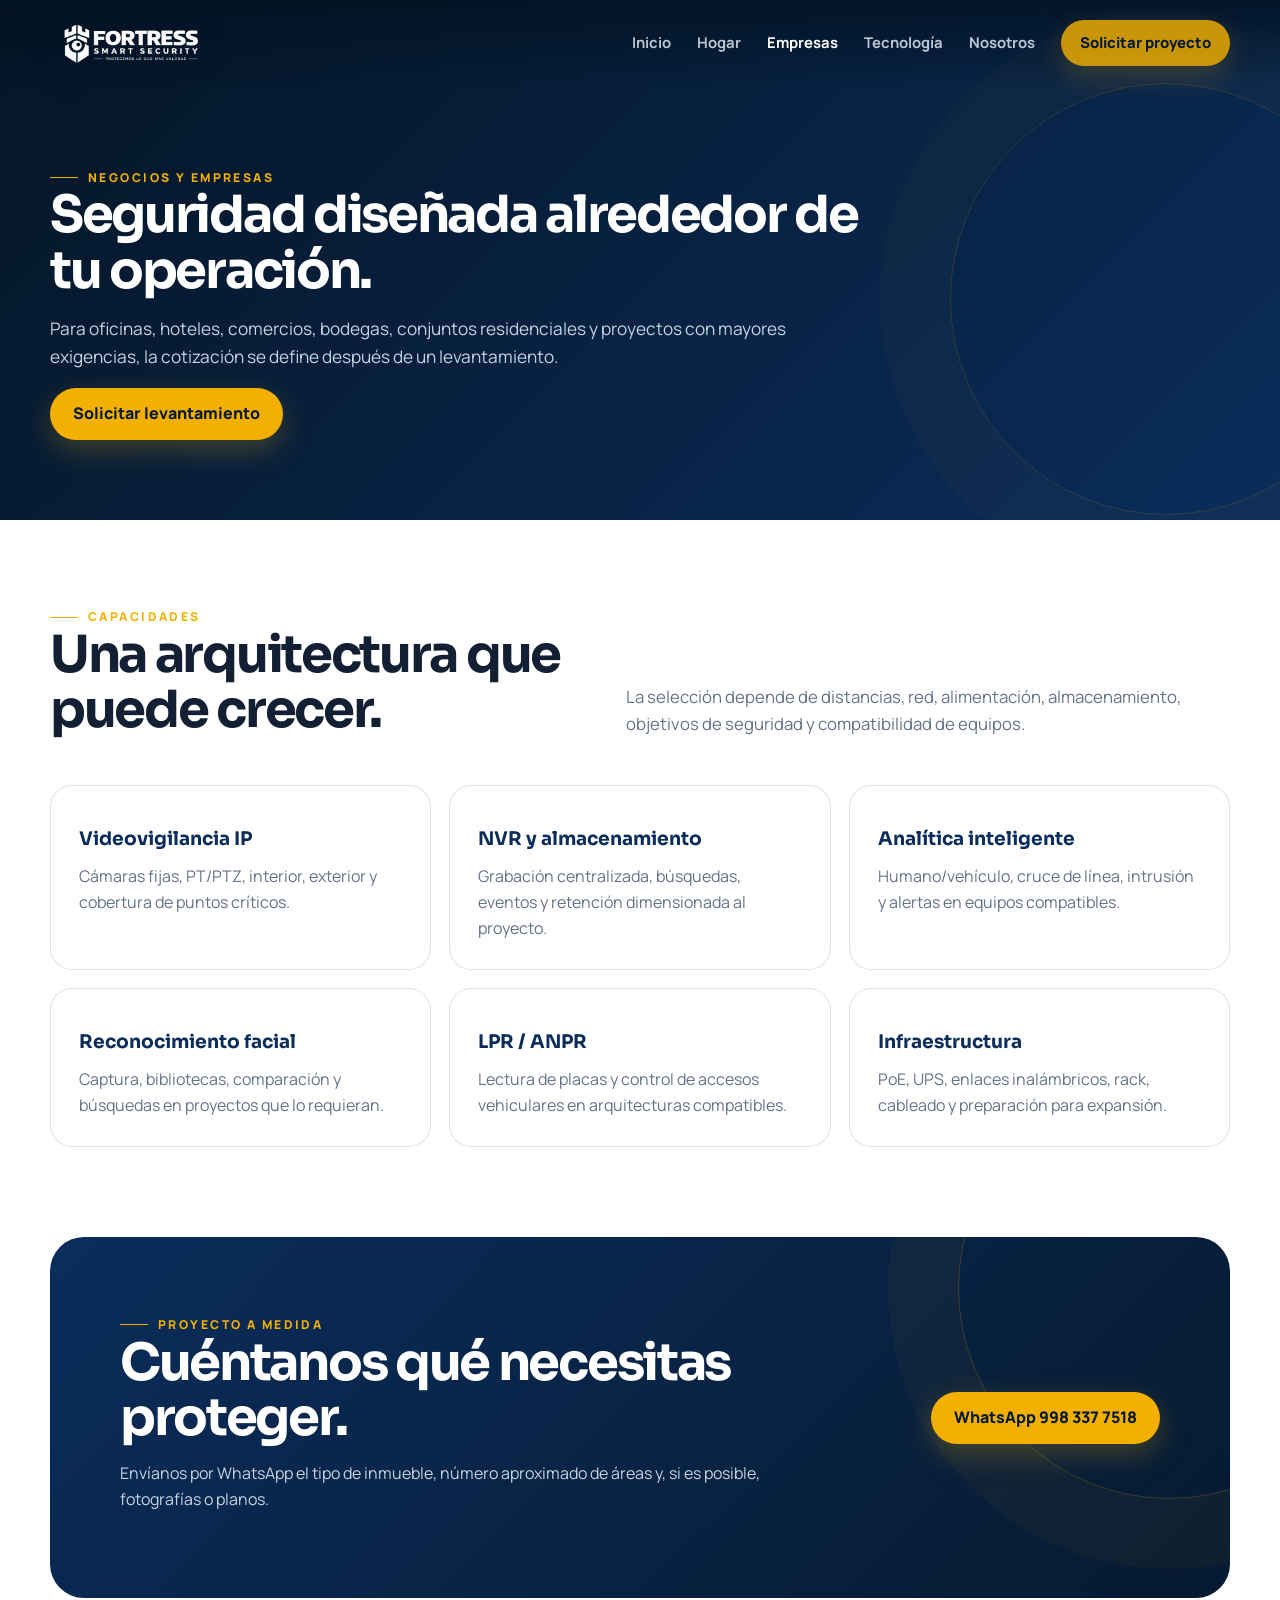
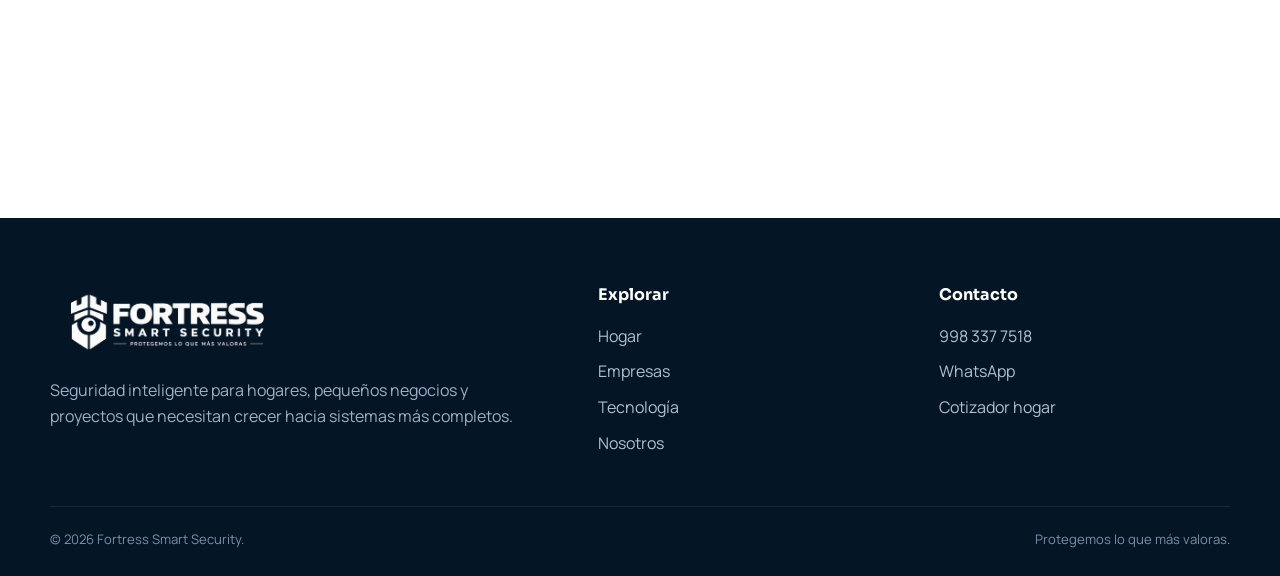
==== empresas.html @ 5dda14a2 "Primer commit Fortress" ====
<!doctype html><html lang="es" class="no-js"><head><meta charset="utf-8"><meta name="viewport" content="width=device-width,initial-scale=1"><title>Seguridad para empresas | Fortress</title><meta name="description" content="Proyectos CCTV empresariales con NVR, IA, reconocimiento facial, PTZ, LPR/ANPR y arquitectura profesional."><link rel="stylesheet" href="./assets/css/styles.css"><link rel="icon" href="./assets/images/fortress-isotipo.png"></head><body>
<header class="site-header"><div class="container nav"><a class="brand" href="./index.html"><img src="./assets/images/fortress-logo-white-tight.png" alt="Fortress Smart Security"></a><nav class="nav-links"><a href="./index.html">Inicio</a><a href="./hogar.html">Hogar</a><a class="active" href="./empresas.html">Empresas</a><a href="./tecnologia.html">Tecnología</a><a href="./nosotros.html">Nosotros</a><a class="btn btn-primary nav-cta" href="https://wa.me/529983377518" target="_blank">Solicitar proyecto</a></nav><button class="nav-toggle"><span></span></button></div></header>
<main><section class="page-hero"><div class="container"><span class="eyebrow">Negocios y empresas</span><h1 class="h2">Seguridad diseñada alrededor de tu operación.</h1><p>Para oficinas, hoteles, comercios, bodegas, conjuntos residenciales y proyectos con mayores exigencias, la cotización se define después de un levantamiento.</p><a class="btn btn-primary" href="https://wa.me/529983377518?text=Hola%20Fortress.%20Quiero%20solicitar%20un%20levantamiento%20para%20un%20proyecto%20empresarial." target="_blank">Solicitar levantamiento</a></div></section>
<section class="content-section"><div class="container"><div class="section-head"><div><span class="eyebrow">Capacidades</span><h2 class="h2">Una arquitectura que puede crecer.</h2></div><p class="section-copy">La selección depende de distancias, red, alimentación, almacenamiento, objetivos de seguridad y compatibilidad de equipos.</p></div><div class="info-grid"><article class="info-card"><h3>Videovigilancia IP</h3><p>Cámaras fijas, PT/PTZ, interior, exterior y cobertura de puntos críticos.</p></article><article class="info-card"><h3>NVR y almacenamiento</h3><p>Grabación centralizada, búsquedas, eventos y retención dimensionada al proyecto.</p></article><article class="info-card"><h3>Analítica inteligente</h3><p>Humano/vehículo, cruce de línea, intrusión y alertas en equipos compatibles.</p></article><article class="info-card"><h3>Reconocimiento facial</h3><p>Captura, bibliotecas, comparación y búsquedas en proyectos que lo requieran.</p></article><article class="info-card"><h3>LPR / ANPR</h3><p>Lectura de placas y control de accesos vehiculares en arquitecturas compatibles.</p></article><article class="info-card"><h3>Infraestructura</h3><p>PoE, UPS, enlaces inalámbricos, rack, cableado y preparación para expansión.</p></article></div></div></section>
<section class="business-cta"><div class="container"><div class="business-panel"><div><span class="eyebrow">Proyecto a medida</span><h2 class="h2">Cuéntanos qué necesitas proteger.</h2><p>Envíanos por WhatsApp el tipo de inmueble, número aproximado de áreas y, si es posible, fotografías o planos.</p></div><div class="actions"><a class="btn btn-primary" href="https://wa.me/529983377518?text=Hola%20Fortress.%20Quiero%20cotizar%20un%20proyecto%20empresarial%20de%20CCTV." target="_blank">WhatsApp 998 337 7518</a></div></div></div></section></main>
<footer class="footer"><div class="container"><div class="footer-grid"><div class="footer-brand"><img src="./assets/images/fortress-logo-white-tight.png" alt="Fortress Smart Security"><p>Seguridad inteligente para hogares, pequeños negocios y proyectos que necesitan crecer hacia sistemas más completos.</p></div><div><h4>Explorar</h4><div class="footer-links"><a href="./hogar.html">Hogar</a><a href="./empresas.html">Empresas</a><a href="./tecnologia.html">Tecnología</a><a href="./nosotros.html">Nosotros</a></div></div><div><h4>Contacto</h4><div class="footer-links"><a href="tel:+529983377518">998 337 7518</a><a href="https://wa.me/529983377518" target="_blank" rel="noopener">WhatsApp</a><a href="./cotizador.html">Cotizador hogar</a></div></div></div><div class="footer-bottom"><span>© 2026 Fortress Smart Security.</span><span>Protegemos lo que más valoras.</span></div></div></footer><script src="./assets/js/site.js"></script></body></html>
---- assets/css/styles.css ----
@import url('https://fonts.googleapis.com/css2?family=Manrope:wght@400;500;600;700;800&family=Sora:wght@500;600;700;800&display=swap');

:root{
  --navy:#0A2D5B;
  --navy-2:#061A30;
  --navy-3:#0D396F;
  --gold:#F4B000;
  --gold-2:#FFC83D;
  --ink:#132033;
  --muted:#657387;
  --line:rgba(10,45,91,.13);
  --bg:#F7F9FC;
  --paper:#FFFFFF;
  --success:#0D7B62;
  --shadow:0 22px 60px rgba(5,27,50,.12);
  --radius:26px;
  --max:1180px;
}

*{box-sizing:border-box}
html{scroll-behavior:smooth}
body{margin:0;background:var(--paper);color:var(--ink);font-family:'Manrope',system-ui,-apple-system,BlinkMacSystemFont,'Segoe UI',sans-serif;line-height:1.6;overflow-x:hidden}
body.nav-open{overflow:hidden}
a{color:inherit;text-decoration:none}
img{max-width:100%;display:block}
button,input,select{font:inherit}
button{cursor:pointer}

.container{width:min(var(--max),calc(100% - 40px));margin-inline:auto}
.eyebrow{display:inline-flex;align-items:center;gap:10px;text-transform:uppercase;letter-spacing:.2em;font-size:.76rem;font-weight:800;color:var(--gold)}
.eyebrow::before{content:'';width:28px;height:1px;background:currentColor}
.display{font-family:'Sora',sans-serif;letter-spacing:-.05em;line-height:1.02;margin:0;font-size:clamp(3rem,7vw,7.4rem)}
.h2{font-family:'Sora',sans-serif;letter-spacing:-.045em;line-height:1.08;margin:0;font-size:clamp(2.15rem,4vw,4.6rem)}
.h3{font-family:'Sora',sans-serif;letter-spacing:-.03em;line-height:1.15;margin:0;font-size:clamp(1.25rem,2vw,1.75rem)}
.lead{font-size:clamp(1.05rem,1.6vw,1.28rem);color:#D5DFEC;max-width:720px}
.section-copy{font-size:1.05rem;color:var(--muted);max-width:710px}
.small{font-size:.89rem;color:var(--muted)}

.btn{display:inline-flex;align-items:center;justify-content:center;gap:10px;min-height:52px;padding:0 22px;border-radius:999px;border:1px solid transparent;font-weight:800;transition:.25s ease;white-space:nowrap}
.btn-primary{background:var(--gold);color:var(--navy-2);box-shadow:0 10px 30px rgba(244,176,0,.25)}
.btn-primary:hover{transform:translateY(-2px);background:var(--gold-2)}
.btn-outline{border-color:rgba(255,255,255,.32);color:#fff;background:rgba(255,255,255,.04);backdrop-filter:blur(10px)}
.btn-outline:hover{border-color:#fff;background:rgba(255,255,255,.1)}
.btn-dark{background:var(--navy);color:#fff}
.btn-dark:hover{background:var(--navy-3);transform:translateY(-2px)}

.site-header{position:fixed;inset:0 0 auto 0;z-index:50;transition:.3s ease;background:linear-gradient(180deg,rgba(2,18,34,.82),rgba(2,18,34,0));}
.site-header.scrolled{background:rgba(5,25,46,.92);backdrop-filter:blur(18px);border-bottom:1px solid rgba(255,255,255,.08)}
.nav{height:86px;display:flex;align-items:center;justify-content:space-between;gap:24px}
.brand{display:flex;align-items:center;gap:14px;min-width:250px}
.brand img{height:54px;width:auto;filter:drop-shadow(0 8px 24px rgba(0,0,0,.12))}
.nav-links{display:flex;align-items:center;gap:26px;color:#E7EEF7;font-weight:700;font-size:.93rem}
.nav-links a{opacity:.82;transition:.2s ease}.nav-links a:hover,.nav-links a.active{opacity:1;color:#fff}
.nav-cta{min-height:46px;padding-inline:18px}
.nav-toggle{display:none;width:46px;height:46px;border-radius:50%;border:1px solid rgba(255,255,255,.15);background:rgba(255,255,255,.06);color:#fff;align-items:center;justify-content:center}
.nav-toggle span,.nav-toggle span::before,.nav-toggle span::after{display:block;width:18px;height:2px;background:currentColor;position:relative;transition:.25s}.nav-toggle span::before,.nav-toggle span::after{content:'';position:absolute;left:0}.nav-toggle span::before{top:-6px}.nav-toggle span::after{top:6px}

.hero{min-height:100svh;background:radial-gradient(circle at 70% 35%,rgba(30,88,143,.28),transparent 35%),linear-gradient(135deg,#041526 0%,#07294D 58%,#0A2D5B 100%);color:#fff;position:relative;display:flex;align-items:center;overflow:hidden;padding:138px 0 86px}
.hero::before{content:'';position:absolute;inset:0;background-image:linear-gradient(rgba(255,255,255,.035) 1px,transparent 1px),linear-gradient(90deg,rgba(255,255,255,.035) 1px,transparent 1px);background-size:56px 56px;mask-image:linear-gradient(to bottom,rgba(0,0,0,.9),transparent 92%)}
.hero::after{content:'';position:absolute;left:-12%;bottom:-36%;width:62vw;height:62vw;border-radius:50%;border:1px solid rgba(244,176,0,.12);box-shadow:0 0 0 70px rgba(244,176,0,.025),0 0 0 140px rgba(244,176,0,.02)}
.hero-grid{position:relative;z-index:2;display:grid;grid-template-columns:minmax(0,1.1fr) minmax(360px,.9fr);align-items:center;gap:70px}
.hero-copy{position:relative;z-index:2}
.hero-brandmark{margin-bottom:18px}
.hero-brandmark img{width:min(100%,430px);filter:drop-shadow(0 14px 34px rgba(0,0,0,.2))}
.hero .display span{color:var(--gold)}
.hero-actions{display:flex;gap:12px;flex-wrap:wrap;margin-top:30px}
.hero-note{display:flex;gap:20px;align-items:center;margin-top:38px;color:#C7D2E0;font-size:.9rem}.hero-note strong{color:#fff}
.hero-visual{position:relative;height:min(64vw,620px);display:grid;place-items:center}
.eye-system{position:relative;width:min(470px,82%);aspect-ratio:1;display:grid;place-items:center}
.eye-ring{position:absolute;border-radius:50%;border:1px solid rgba(255,255,255,.12);inset:0;animation:rotate 26s linear infinite}
.eye-ring.r2{inset:11%;border-style:dashed;animation-direction:reverse;animation-duration:18s}.eye-ring.r3{inset:24%;border-color:rgba(244,176,0,.45);animation-duration:13s}
.eye-ring::before{content:'';position:absolute;width:10px;height:10px;background:var(--gold);border-radius:50%;left:50%;top:-5px;box-shadow:0 0 26px rgba(244,176,0,.8)}
.hero-iso{width:42%;filter:drop-shadow(0 25px 50px rgba(0,0,0,.34));animation:float 5.5s ease-in-out infinite}
.scan-line{position:absolute;width:74%;height:2px;background:linear-gradient(90deg,transparent,var(--gold),transparent);box-shadow:0 0 22px rgba(244,176,0,.65);animation:scan 4.8s ease-in-out infinite}
.hero-badge{position:absolute;padding:10px 14px;border-radius:999px;border:1px solid rgba(255,255,255,.13);background:rgba(4,21,38,.66);backdrop-filter:blur(12px);font-size:.78rem;font-weight:800;letter-spacing:.08em;text-transform:uppercase;color:#DDE7F3}
.hero-badge.b1{top:16%;right:0}.hero-badge.b2{bottom:19%;left:0}.hero-badge i{display:inline-block;width:7px;height:7px;border-radius:50%;background:var(--gold);margin-right:8px;box-shadow:0 0 12px rgba(244,176,0,.7)}
@keyframes rotate{to{transform:rotate(360deg)}}
@keyframes float{50%{transform:translateY(-14px)}}
@keyframes scan{0%,100%{transform:translateY(-120px);opacity:0}18%,82%{opacity:1}50%{transform:translateY(120px)}}

.trust-strip{position:relative;z-index:5;margin-top:-32px}.trust-card{background:#fff;border:1px solid rgba(10,45,91,.08);box-shadow:var(--shadow);border-radius:22px;display:grid;grid-template-columns:repeat(4,1fr);padding:12px 18px}.trust-item{padding:20px 18px;border-right:1px solid var(--line)}.trust-item:last-child{border-right:0}.trust-item strong{display:block;color:var(--navy);font-family:'Sora';font-size:.96rem}.trust-item span{font-size:.82rem;color:var(--muted)}

section{padding:110px 0}.section-head{display:flex;align-items:end;justify-content:space-between;gap:40px;margin-bottom:48px}.section-head .section-copy{margin:0}
.choice-grid{display:grid;grid-template-columns:repeat(3,1fr);gap:18px}.choice-card{min-height:390px;position:relative;overflow:hidden;border-radius:var(--radius);background:linear-gradient(165deg,#0A2D5B,#061A30);padding:34px;color:#fff;border:1px solid rgba(255,255,255,.07);isolation:isolate;transition:.35s ease}.choice-card::before{content:'';position:absolute;right:-20%;bottom:-30%;width:280px;height:280px;border-radius:50%;border:1px solid rgba(244,176,0,.22);box-shadow:0 0 0 48px rgba(244,176,0,.04),0 0 0 96px rgba(244,176,0,.025);z-index:-1}.choice-card:hover{transform:translateY(-8px);box-shadow:0 30px 70px rgba(5,27,50,.22)}.choice-icon{width:58px;height:58px;border-radius:18px;background:rgba(244,176,0,.12);border:1px solid rgba(244,176,0,.22);display:grid;place-items:center;color:var(--gold);margin-bottom:54px}.choice-card h3{font-size:1.6rem;margin-bottom:12px}.choice-card p{color:#C6D3E2;max-width:32ch}.choice-card .link{position:absolute;left:34px;bottom:30px;font-weight:800;color:var(--gold)}

.packages{background:var(--bg)}
.package-grid{display:grid;grid-template-columns:repeat(4,1fr);gap:16px}.package{background:#fff;border:1px solid rgba(10,45,91,.09);border-radius:24px;padding:28px;box-shadow:0 12px 38px rgba(10,45,91,.07);position:relative;overflow:hidden;transition:.3s ease}.package:hover{transform:translateY(-6px);box-shadow:var(--shadow)}.package .tag{font-size:.72rem;text-transform:uppercase;letter-spacing:.16em;font-weight:800;color:var(--gold)}.package h3{font-family:'Sora';font-size:1.25rem;margin:10px 0 8px;color:var(--navy)}.package p{font-size:.92rem;color:var(--muted);min-height:72px}.price{font-family:'Sora';font-weight:800;color:var(--navy);font-size:1.9rem;letter-spacing:-.04em}.price small{font:600 .72rem 'Manrope';color:var(--muted);letter-spacing:0}.package ul{list-style:none;padding:0;margin:20px 0 0;display:grid;gap:9px;font-size:.86rem;color:#41516A}.package li::before{content:'✓';color:var(--success);font-weight:900;margin-right:8px}.package.featured{background:var(--navy);color:#fff}.package.featured h3,.package.featured .price{color:#fff}.package.featured p,.package.featured li{color:#D4DEEA}.package.featured::after{content:'RECOMENDADO';position:absolute;right:-48px;top:22px;transform:rotate(38deg);background:var(--gold);color:var(--navy-2);padding:6px 55px;font-size:.65rem;font-weight:900;letter-spacing:.12em}
.packages-foot{display:flex;justify-content:space-between;align-items:center;gap:30px;margin-top:28px;padding:24px;border-radius:20px;background:#fff;border:1px solid rgba(10,45,91,.08)}

.tech{background:#061A30;color:#fff;position:relative;overflow:hidden}.tech::before{content:'';position:absolute;inset:0;background:radial-gradient(circle at 30% 35%,rgba(10,62,112,.35),transparent 35%)}.tech-grid{position:relative;z-index:2;display:grid;grid-template-columns:.8fr 1.2fr;gap:70px;align-items:start}.tech-sticky{position:sticky;top:130px}.tech-sticky .section-copy{color:#AEBED1}.tech-flow{display:grid;gap:14px}.tech-step{display:grid;grid-template-columns:64px 1fr;gap:18px;padding:24px;border-radius:22px;border:1px solid rgba(255,255,255,.08);background:rgba(255,255,255,.035);transition:.3s ease}.tech-step:hover{background:rgba(255,255,255,.065);border-color:rgba(244,176,0,.2)}.tech-num{width:52px;height:52px;border-radius:50%;display:grid;place-items:center;background:rgba(244,176,0,.12);color:var(--gold);font-family:'Sora';font-weight:800}.tech-step h3{font-size:1.15rem;margin-bottom:4px}.tech-step p{margin:0;color:#AEBED1;font-size:.91rem}

.process-grid{display:grid;grid-template-columns:repeat(5,1fr);gap:12px;margin-top:46px}.process-item{padding:26px 22px;border-top:2px solid rgba(10,45,91,.15);position:relative}.process-item::before{content:'';position:absolute;left:0;top:-5px;width:8px;height:8px;border-radius:50%;background:var(--gold);box-shadow:0 0 0 6px rgba(244,176,0,.12)}.process-item span{font-size:.72rem;font-weight:900;letter-spacing:.14em;color:var(--gold)}.process-item h3{font-family:'Sora';color:var(--navy);font-size:1.03rem;margin:10px 0 8px}.process-item p{font-size:.84rem;color:var(--muted);margin:0}

.business-cta{padding-top:10px}.business-panel{position:relative;overflow:hidden;background:linear-gradient(135deg,#0A2D5B,#061A30);border-radius:34px;color:#fff;padding:70px;display:grid;grid-template-columns:1fr auto;align-items:center;gap:40px}.business-panel::after{content:'';position:absolute;width:420px;height:420px;border:1px solid rgba(244,176,0,.22);border-radius:50%;right:-150px;top:-160px;box-shadow:0 0 0 70px rgba(244,176,0,.035)}.business-panel p{color:#C7D4E2;max-width:700px}.business-panel .actions{position:relative;z-index:2;display:flex;flex-direction:column;gap:10px}.business-panel .actions .btn{min-width:220px}

.footer{margin-top:110px;background:#041526;color:#D9E4F0;padding:64px 0 26px}.footer-grid{display:grid;grid-template-columns:1.2fr .7fr .7fr;gap:50px}.footer-brand img{height:78px;max-width:min(100%,360px);width:auto;margin-bottom:18px}.footer p{color:#9FB0C4;max-width:48ch}.footer h4{font-family:'Sora';color:#fff;margin:0 0 16px}.footer-links{display:grid;gap:10px}.footer-links a{color:#AFC0D2}.footer-links a:hover{color:#fff}.footer-bottom{display:flex;justify-content:space-between;gap:20px;border-top:1px solid rgba(255,255,255,.08);padding-top:22px;margin-top:50px;color:#7890A8;font-size:.82rem}
.whatsapp-float{position:fixed;right:22px;bottom:22px;z-index:44;width:58px;height:58px;border-radius:50%;display:grid;place-items:center;background:#1FB56A;color:#fff;box-shadow:0 12px 34px rgba(0,0,0,.23);transition:.2s}.whatsapp-float:hover{transform:translateY(-3px) scale(1.03)}

/* inner pages */
.page-hero{padding:160px 0 80px;background:linear-gradient(135deg,#041526,#0A2D5B);color:#fff;position:relative;overflow:hidden}.page-hero::after{content:'';position:absolute;right:-8%;top:16%;width:430px;height:430px;border-radius:50%;border:1px solid rgba(244,176,0,.16);box-shadow:0 0 0 70px rgba(244,176,0,.025)}.page-hero .h2{max-width:850px}.page-hero p{color:#C6D3E2;max-width:740px;font-size:1.08rem}.content-section{padding:80px 0}.info-grid{display:grid;grid-template-columns:repeat(3,1fr);gap:18px}.info-card{border:1px solid var(--line);border-radius:22px;padding:28px;background:#fff}.info-card h3{font-family:'Sora';color:var(--navy);margin:10px 0}.info-card p{color:var(--muted);margin:0}.quote-strip{background:var(--bg);border-block:1px solid var(--line);padding:32px 0}.quote-strip .container{display:flex;align-items:center;justify-content:space-between;gap:24px}.quote-strip strong{font-family:'Sora';color:var(--navy);font-size:1.15rem}

/* quote calculator */
.quote-page{background:var(--bg);min-height:100svh;padding:132px 0 70px}.quote-shell{width:min(980px,calc(100% - 32px));margin:auto;background:#fff;border:1px solid rgba(10,45,91,.08);border-radius:30px;box-shadow:var(--shadow);overflow:hidden}.quote-top{background:linear-gradient(135deg,#061A30,#0A2D5B);color:#fff;padding:38px 42px}.quote-top p{color:#C8D5E4;margin-bottom:0}.progress{height:5px;background:rgba(255,255,255,.12);border-radius:999px;margin-top:24px;overflow:hidden}.progress span{display:block;height:100%;width:20%;background:var(--gold);transition:.35s ease}.quote-body{padding:40px 42px}.q-step{display:none}.q-step.active{display:block;animation:fadeUp .35s ease}.q-step h2{font-family:'Sora';color:var(--navy);margin:0 0 8px;font-size:1.7rem}.q-step>p{color:var(--muted);margin-top:0}.option-grid{display:grid;grid-template-columns:repeat(3,1fr);gap:12px;margin:28px 0}.option{border:1px solid var(--line);background:#fff;border-radius:18px;padding:22px;text-align:left;min-height:120px;transition:.2s;position:relative}.option:hover{border-color:rgba(10,45,91,.35);transform:translateY(-2px)}.option.selected{border-color:var(--gold);box-shadow:0 0 0 3px rgba(244,176,0,.12)}.option strong{display:block;color:var(--navy);font-family:'Sora';margin-bottom:5px}.option span{font-size:.84rem;color:var(--muted)}.quote-nav{display:flex;justify-content:space-between;gap:12px;margin-top:28px}.quote-result{display:none}.quote-result.show{display:block;animation:fadeUp .4s ease}.result-card{background:linear-gradient(145deg,#061A30,#0A2D5B);color:#fff;border-radius:24px;padding:32px;margin-top:26px}.result-label{font-size:.72rem;letter-spacing:.15em;text-transform:uppercase;font-weight:900;color:var(--gold)}.result-card h3{font-family:'Sora';font-size:2rem;margin:8px 0 2px}.result-price{font-family:'Sora';font-weight:800;font-size:2.2rem;color:var(--gold);margin:12px 0}.result-card ul{padding-left:18px;color:#C9D7E6}.disclaimer{background:#FFF9EA;border:1px solid #F6DC93;padding:15px 17px;border-radius:14px;font-size:.83rem;color:#71591E;margin-top:16px}
@keyframes fadeUp{from{opacity:0;transform:translateY(12px)}to{opacity:1;transform:none}}

.reveal{opacity:0;transform:translateY(24px)}
.no-js .reveal{opacity:1;transform:none}

@media (max-width:1020px){
  .nav-links{display:none;position:fixed;inset:86px 16px auto 16px;background:rgba(4,21,38,.98);border:1px solid rgba(255,255,255,.08);border-radius:22px;padding:24px;flex-direction:column;align-items:stretch;box-shadow:var(--shadow)}
  .nav-links.open{display:flex}.nav-links .btn{width:100%}.nav-toggle{display:flex}
  .hero-grid{grid-template-columns:1fr;gap:25px}.hero-visual{height:460px}.hero-copy{max-width:800px}.hero{padding-top:125px}
  .package-grid{grid-template-columns:repeat(2,1fr)}
  .tech-grid{grid-template-columns:1fr}.tech-sticky{position:relative;top:auto}.process-grid{grid-template-columns:repeat(3,1fr)}
  .business-panel{grid-template-columns:1fr;padding:48px}.business-panel .actions{flex-direction:row;flex-wrap:wrap}.footer-grid{grid-template-columns:1fr 1fr}.footer-brand{grid-column:1/-1}
}
@media (max-width:760px){
  .container{width:min(100% - 28px,var(--max))}.nav{height:76px}.brand{min-width:0}.brand img{height:42px}.nav-links{inset:76px 12px auto 12px}
  .hero{padding:110px 0 70px;min-height:auto}.hero-grid{gap:12px}.hero-visual{height:330px}.hero-badge{font-size:.64rem}.hero-badge.b1{right:2%;top:10%}.hero-badge.b2{left:2%;bottom:12%}.eye-system{width:300px}.hero-brandmark img{width:min(100%,300px)}
  .hero-note{align-items:flex-start;flex-direction:column;gap:6px}.trust-strip{margin-top:-18px}.trust-card{grid-template-columns:1fr 1fr;padding:8px}.trust-item{border-right:0;border-bottom:1px solid var(--line);padding:14px}.trust-item:nth-last-child(-n+2){border-bottom:0}
  section{padding:78px 0}.section-head{align-items:flex-start;flex-direction:column;margin-bottom:32px}.choice-grid{grid-template-columns:1fr}.choice-card{min-height:330px}.package-grid{grid-template-columns:1fr}.packages-foot{align-items:flex-start;flex-direction:column}.process-grid{grid-template-columns:1fr 1fr}.business-panel{padding:36px 26px;border-radius:26px}.business-panel .actions{flex-direction:column}.business-panel .actions .btn{width:100%}.footer{margin-top:78px}.footer-grid{grid-template-columns:1fr}.footer-brand{grid-column:auto}.footer-bottom{flex-direction:column}
  .info-grid{grid-template-columns:1fr}.quote-strip .container{align-items:flex-start;flex-direction:column}.option-grid{grid-template-columns:1fr}.quote-top,.quote-body{padding:30px 24px}.quote-page{padding-top:105px}.whatsapp-float{right:15px;bottom:15px;width:54px;height:54px}
}
@media (prefers-reduced-motion:reduce){*{scroll-behavior:auto!important;animation:none!important;transition:none!important}.reveal{opacity:1!important;transform:none!important}}

/* about / nosotros */
.about-hero{padding-bottom:100px}
.about-hero-grid{position:relative;z-index:2;display:grid;grid-template-columns:minmax(0,1.15fr) minmax(300px,.85fr);gap:72px;align-items:center}
.about-hero-copy .h2{max-width:900px}
.about-hero-copy>p{font-size:1.12rem;line-height:1.8;max-width:760px;color:#C9D6E5}
.about-hero-actions{display:flex;gap:12px;flex-wrap:wrap;margin-top:30px}
.about-emblem{min-height:410px;position:relative;display:grid;place-items:center}
.about-emblem img{width:170px;position:relative;z-index:3;filter:drop-shadow(0 22px 42px rgba(0,0,0,.33))}
.about-emblem-ring{position:absolute;border-radius:50%;border:1px solid rgba(255,255,255,.12)}
.about-emblem-ring.r1{width:355px;height:355px;animation:rotate 26s linear infinite}
.about-emblem-ring.r2{width:255px;height:255px;border-color:rgba(244,176,0,.34);border-style:dashed;animation:rotate 18s linear infinite reverse}
.about-emblem>span{position:absolute;font-size:.64rem;font-weight:900;letter-spacing:.2em;color:#BFD0E1}
.about-emblem>span:nth-of-type(1){top:13%;right:9%}.about-emblem>span:nth-of-type(2){left:0;bottom:30%}.about-emblem>span:nth-of-type(3){right:4%;bottom:11%;color:var(--gold)}

.about-intro{padding:110px 0}
.about-intro-grid{display:grid;grid-template-columns:.78fr 1.22fr;gap:90px;align-items:start}
.about-intro-copy{border-left:1px solid var(--line);padding-left:50px}
.about-intro-copy p{color:var(--muted);font-size:1.02rem;margin:0 0 20px;max-width:760px}
.about-intro-copy .about-big-copy{font-family:'Sora';font-size:clamp(1.45rem,2.4vw,2.25rem);line-height:1.35;letter-spacing:-.035em;color:var(--navy);margin-bottom:28px}

.about-mission{padding:110px 0;background:var(--bg);border-block:1px solid var(--line)}
.about-statement-grid{display:grid;grid-template-columns:280px minmax(0,1fr);gap:74px;align-items:start}
.about-statement-label{position:sticky;top:128px}
.about-statement-number{font-family:'Sora';font-weight:800;font-size:5.8rem;letter-spacing:-.08em;color:rgba(10,45,91,.09);line-height:1;margin:18px 0 10px}
.about-statement-label p{color:var(--muted);max-width:210px}
.about-statement h2{font-family:'Sora';font-size:clamp(2.1rem,4vw,4.5rem);letter-spacing:-.05em;line-height:1.08;color:var(--navy);margin:0 0 34px}
.about-statement p{font-size:1.06rem;color:#53647A;line-height:1.9;margin:0 0 22px;max-width:820px}
.about-statement strong{color:var(--navy)}
.about-values-grid{display:grid;grid-template-columns:repeat(4,1fr);gap:14px;margin-top:70px}
.about-value{background:#fff;border:1px solid rgba(10,45,91,.09);border-radius:22px;padding:28px;min-height:250px;box-shadow:0 12px 34px rgba(10,45,91,.05)}
.about-value>span{display:grid;place-items:center;width:42px;height:42px;border-radius:50%;background:#FFF6D9;color:#9C7000;font-family:'Sora';font-weight:800;font-size:.8rem;margin-bottom:28px}
.about-value h3{font-family:'Sora';color:var(--navy);font-size:1.08rem;margin:0 0 11px}
.about-value p{font-size:.9rem;color:var(--muted);margin:0}

.about-vision{position:relative;overflow:hidden;background:linear-gradient(135deg,#041526,#082D55);color:#fff;padding:110px 0}
.about-vision::before{content:'';position:absolute;left:-220px;top:-210px;width:560px;height:560px;border-radius:50%;border:1px solid rgba(244,176,0,.12);box-shadow:0 0 0 80px rgba(244,176,0,.025),0 0 0 160px rgba(244,176,0,.015)}
.about-statement-grid-dark{position:relative;z-index:2}
.about-statement-grid-dark .about-statement-number{color:rgba(255,255,255,.07)}
.about-statement-grid-dark .about-statement-label p{color:#9FB3C9}
.about-statement-grid-dark .about-statement h2{color:#fff}
.about-statement-grid-dark .about-statement p{color:#B7C7D9}
.about-statement-grid-dark .about-statement strong{color:var(--gold)}
.vision-pillars{position:relative;z-index:2;display:grid;grid-template-columns:1fr 1fr;gap:14px;margin-top:70px}
.vision-pillar{display:grid;grid-template-columns:64px 1fr;gap:18px;padding:26px;border:1px solid rgba(255,255,255,.09);border-radius:22px;background:rgba(255,255,255,.035);backdrop-filter:blur(10px)}
.vision-icon{width:54px;height:54px;border-radius:18px;background:rgba(244,176,0,.11);border:1px solid rgba(244,176,0,.19);display:grid;place-items:center;color:var(--gold);font-family:'Sora';font-size:1.25rem;font-weight:800}
.vision-pillar h3{font-family:'Sora';font-size:1.08rem;margin:0 0 6px;color:#fff}
.vision-pillar p{margin:0;color:#AFC0D2;font-size:.9rem}

.about-promise{padding:110px 0}
.about-promise-grid{display:grid;grid-template-columns:repeat(5,1fr);gap:12px;margin-top:42px}
.about-promise-card{padding:28px 22px;border-radius:22px;background:#fff;border:1px solid var(--line);position:relative;overflow:hidden;min-height:215px}
.about-promise-card::after{content:'';position:absolute;left:22px;bottom:0;width:38px;height:3px;background:var(--gold)}
.about-promise-card strong{font-family:'Sora';color:var(--navy);display:block;font-size:1.05rem;margin-bottom:10px}
.about-promise-card p{margin:0;color:var(--muted);font-size:.88rem}

.about-human{padding:20px 0 110px}
.about-human-panel{background:linear-gradient(135deg,#0A2D5B,#061A30);color:#fff;border-radius:34px;padding:64px;display:grid;grid-template-columns:210px 1fr;gap:54px;align-items:center;position:relative;overflow:hidden}
.about-human-panel::after{content:'';position:absolute;right:-180px;bottom:-230px;width:520px;height:520px;border-radius:50%;border:1px solid rgba(244,176,0,.19);box-shadow:0 0 0 70px rgba(244,176,0,.025)}
.about-human-mark{width:190px;height:190px;border-radius:50%;display:grid;place-items:center;border:1px solid rgba(255,255,255,.1);background:rgba(255,255,255,.035);position:relative;z-index:2}
.about-human-mark img{width:104px;filter:drop-shadow(0 18px 35px rgba(0,0,0,.28))}
.about-human-panel>div:last-child{position:relative;z-index:2}
.about-human-panel .h2{font-size:clamp(2rem,3.6vw,4rem);max-width:900px}
.about-human-panel p{color:#BFCDDC;max-width:790px}
.about-human-actions{display:flex;gap:12px;flex-wrap:wrap;margin-top:28px}

@media (max-width:1020px){
  .about-hero-grid,.about-intro-grid,.about-statement-grid{grid-template-columns:1fr;gap:44px}
  .about-hero-copy{padding-top:18px}.about-emblem{min-height:360px}.about-intro-copy{border-left:0;border-top:1px solid var(--line);padding:34px 0 0}
  .about-statement-label{position:relative;top:auto;display:grid;grid-template-columns:auto 1fr;align-items:end;gap:18px}.about-statement-label .eyebrow{grid-column:1/-1}.about-statement-number{margin:0}.about-statement-label p{margin:0 0 8px;max-width:420px}
  .about-values-grid{grid-template-columns:1fr 1fr}.about-promise-grid{grid-template-columns:repeat(3,1fr)}
  .about-human-panel{grid-template-columns:150px 1fr;padding:48px}.about-human-mark{width:150px;height:150px}.about-human-mark img{width:84px}
}
@media (max-width:760px){
  .about-hero{padding-bottom:70px}.about-hero-grid{gap:20px}.about-emblem{min-height:300px}.about-emblem-ring.r1{width:280px;height:280px}.about-emblem-ring.r2{width:205px;height:205px}.about-emblem img{width:135px}.about-emblem>span{font-size:.55rem}.about-emblem>span:nth-of-type(2){left:3%}
  .about-intro,.about-mission,.about-vision,.about-promise{padding:78px 0}.about-values-grid,.vision-pillars,.about-promise-grid{grid-template-columns:1fr}
  .about-value{min-height:auto}.vision-pillar{grid-template-columns:54px 1fr;padding:22px}.vision-icon{width:46px;height:46px;border-radius:15px}
  .about-statement-label{grid-template-columns:auto 1fr}.about-statement-number{font-size:4.4rem}.about-statement h2{font-size:clamp(2rem,10vw,3.15rem)}
  .about-human{padding-bottom:78px}.about-human-panel{grid-template-columns:1fr;padding:36px 26px;border-radius:26px}.about-human-mark{width:112px;height:112px}.about-human-mark img{width:64px}.about-human-actions{flex-direction:column}.about-human-actions .btn{width:100%}
}
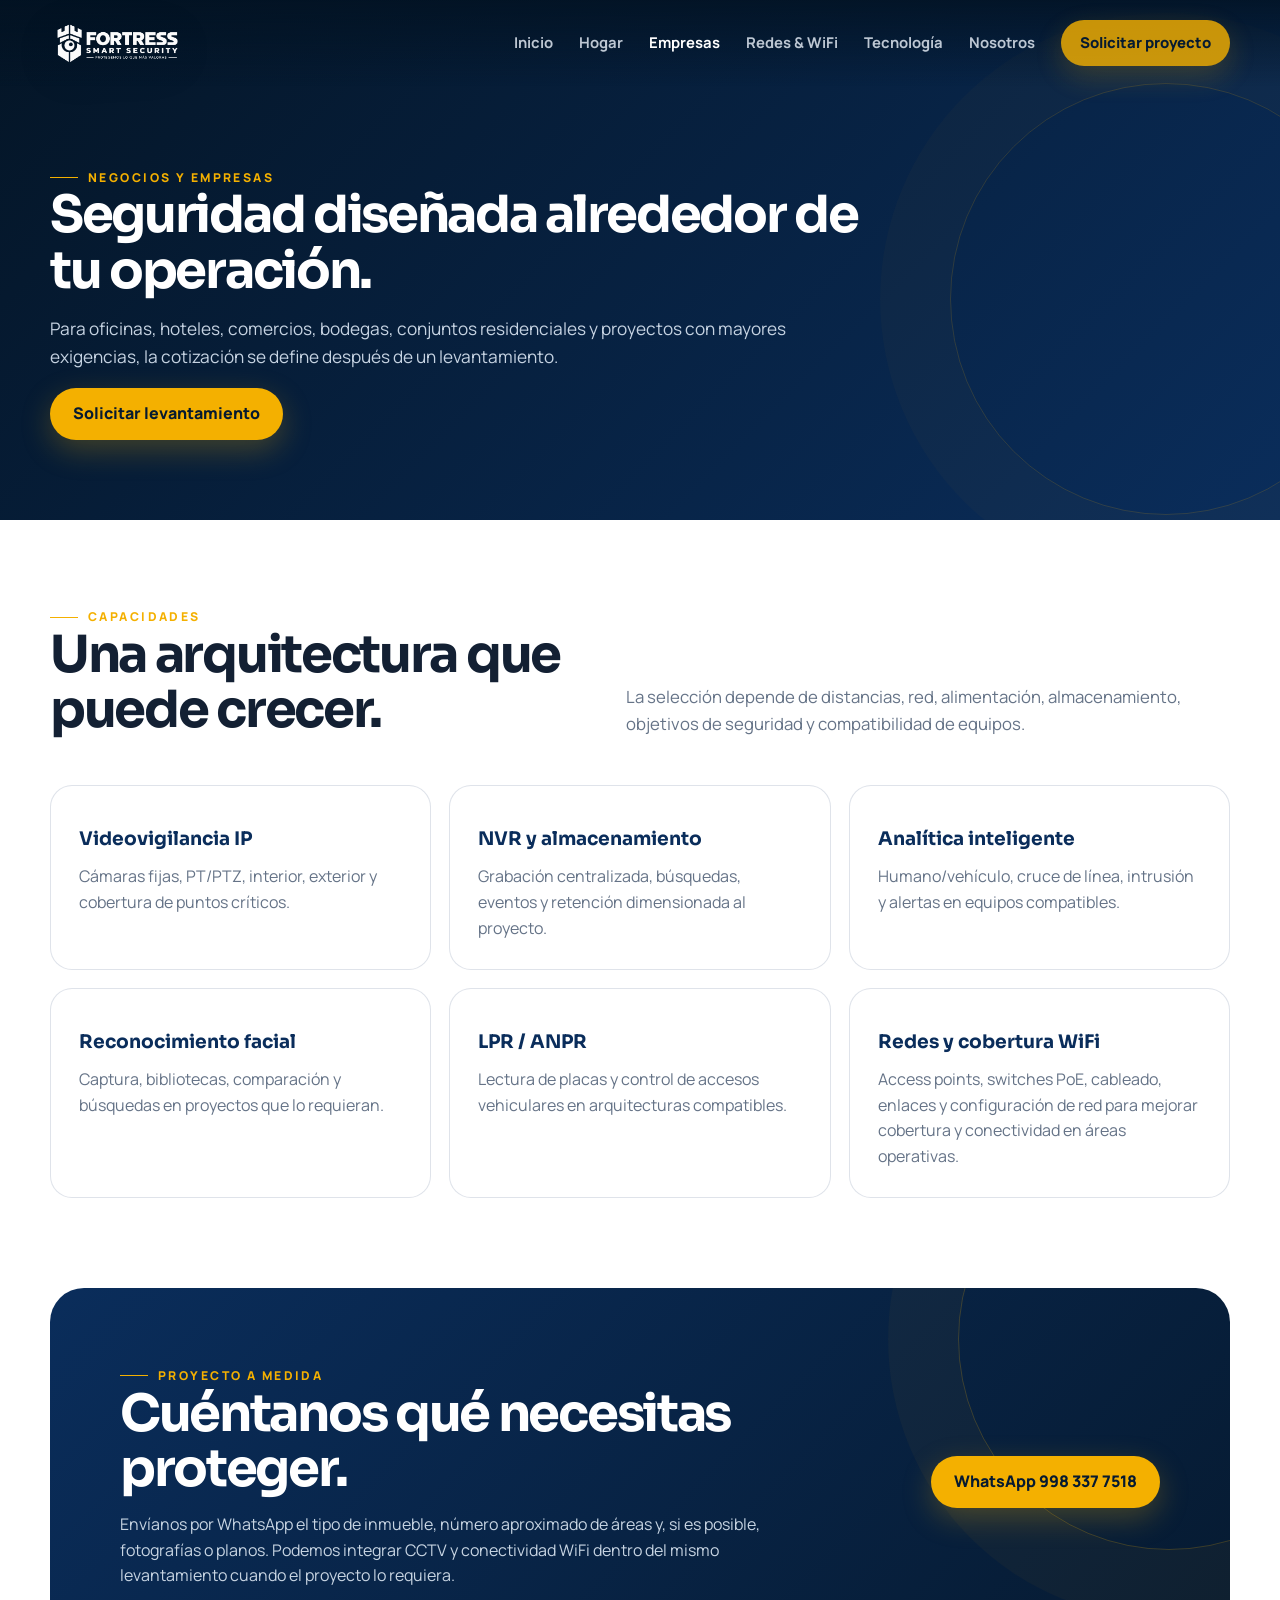
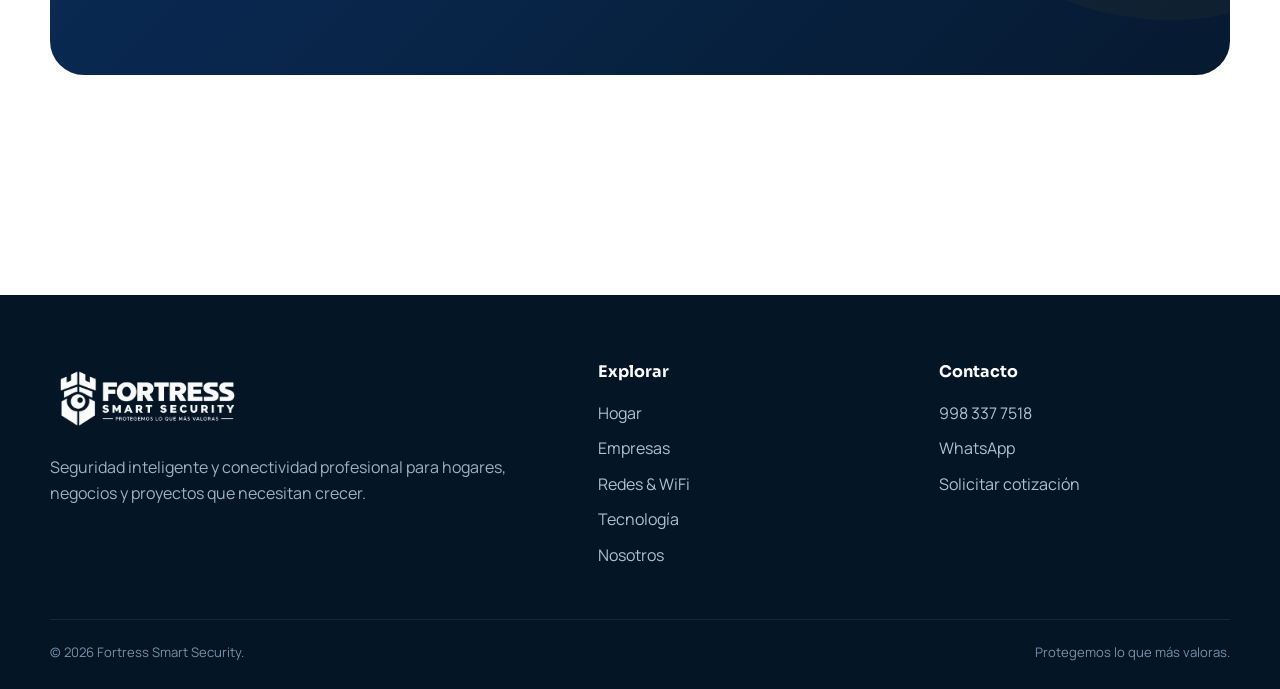
==== commit 0766e450: "Reinicio completo sitio Fortress Smart Security" ====
--- a/empresas.html
+++ b/empresas.html
@@ -1,6 +1,6 @@
 <!doctype html><html lang="es" class="no-js"><head><meta charset="utf-8"><meta name="viewport" content="width=device-width,initial-scale=1"><title>Seguridad para empresas | Fortress</title><meta name="description" content="Proyectos CCTV empresariales con NVR, IA, reconocimiento facial, PTZ, LPR/ANPR y arquitectura profesional."><link rel="stylesheet" href="./assets/css/styles.css"><link rel="icon" href="./assets/images/fortress-isotipo.png"></head><body>
-<header class="site-header"><div class="container nav"><a class="brand" href="./index.html"><img src="./assets/images/fortress-logo-white-tight.png" alt="Fortress Smart Security"></a><nav class="nav-links"><a href="./index.html">Inicio</a><a href="./hogar.html">Hogar</a><a class="active" href="./empresas.html">Empresas</a><a href="./tecnologia.html">Tecnología</a><a href="./nosotros.html">Nosotros</a><a class="btn btn-primary nav-cta" href="https://wa.me/529983377518" target="_blank">Solicitar proyecto</a></nav><button class="nav-toggle"><span></span></button></div></header>
+<header class="site-header"><div class="container nav"><a class="brand" href="./index.html"><img src="./assets/images/fortress-logo-white-tight.png" alt="Fortress Smart Security"></a><nav class="nav-links"><a href="./index.html">Inicio</a><a href="./hogar.html">Hogar</a><a class="active" href="./empresas.html">Empresas</a><a href="./redes-wifi.html">Redes &amp; WiFi</a><a href="./tecnologia.html">Tecnología</a><a href="./nosotros.html">Nosotros</a><a class="btn btn-primary nav-cta" href="https://wa.me/529983377518" target="_blank">Solicitar proyecto</a></nav><button class="nav-toggle"><span></span></button></div></header>
 <main><section class="page-hero"><div class="container"><span class="eyebrow">Negocios y empresas</span><h1 class="h2">Seguridad diseñada alrededor de tu operación.</h1><p>Para oficinas, hoteles, comercios, bodegas, conjuntos residenciales y proyectos con mayores exigencias, la cotización se define después de un levantamiento.</p><a class="btn btn-primary" href="https://wa.me/529983377518?text=Hola%20Fortress.%20Quiero%20solicitar%20un%20levantamiento%20para%20un%20proyecto%20empresarial." target="_blank">Solicitar levantamiento</a></div></section>
-<section class="content-section"><div class="container"><div class="section-head"><div><span class="eyebrow">Capacidades</span><h2 class="h2">Una arquitectura que puede crecer.</h2></div><p class="section-copy">La selección depende de distancias, red, alimentación, almacenamiento, objetivos de seguridad y compatibilidad de equipos.</p></div><div class="info-grid"><article class="info-card"><h3>Videovigilancia IP</h3><p>Cámaras fijas, PT/PTZ, interior, exterior y cobertura de puntos críticos.</p></article><article class="info-card"><h3>NVR y almacenamiento</h3><p>Grabación centralizada, búsquedas, eventos y retención dimensionada al proyecto.</p></article><article class="info-card"><h3>Analítica inteligente</h3><p>Humano/vehículo, cruce de línea, intrusión y alertas en equipos compatibles.</p></article><article class="info-card"><h3>Reconocimiento facial</h3><p>Captura, bibliotecas, comparación y búsquedas en proyectos que lo requieran.</p></article><article class="info-card"><h3>LPR / ANPR</h3><p>Lectura de placas y control de accesos vehiculares en arquitecturas compatibles.</p></article><article class="info-card"><h3>Infraestructura</h3><p>PoE, UPS, enlaces inalámbricos, rack, cableado y preparación para expansión.</p></article></div></div></section>
-<section class="business-cta"><div class="container"><div class="business-panel"><div><span class="eyebrow">Proyecto a medida</span><h2 class="h2">Cuéntanos qué necesitas proteger.</h2><p>Envíanos por WhatsApp el tipo de inmueble, número aproximado de áreas y, si es posible, fotografías o planos.</p></div><div class="actions"><a class="btn btn-primary" href="https://wa.me/529983377518?text=Hola%20Fortress.%20Quiero%20cotizar%20un%20proyecto%20empresarial%20de%20CCTV." target="_blank">WhatsApp 998 337 7518</a></div></div></div></section></main>
-<footer class="footer"><div class="container"><div class="footer-grid"><div class="footer-brand"><img src="./assets/images/fortress-logo-white-tight.png" alt="Fortress Smart Security"><p>Seguridad inteligente para hogares, pequeños negocios y proyectos que necesitan crecer hacia sistemas más completos.</p></div><div><h4>Explorar</h4><div class="footer-links"><a href="./hogar.html">Hogar</a><a href="./empresas.html">Empresas</a><a href="./tecnologia.html">Tecnología</a><a href="./nosotros.html">Nosotros</a></div></div><div><h4>Contacto</h4><div class="footer-links"><a href="tel:+529983377518">998 337 7518</a><a href="https://wa.me/529983377518" target="_blank" rel="noopener">WhatsApp</a><a href="./cotizador.html">Cotizador hogar</a></div></div></div><div class="footer-bottom"><span>© 2026 Fortress Smart Security.</span><span>Protegemos lo que más valoras.</span></div></div></footer><script src="./assets/js/site.js"></script></body></html>
+<section class="content-section"><div class="container"><div class="section-head"><div><span class="eyebrow">Capacidades</span><h2 class="h2">Una arquitectura que puede crecer.</h2></div><p class="section-copy">La selección depende de distancias, red, alimentación, almacenamiento, objetivos de seguridad y compatibilidad de equipos.</p></div><div class="info-grid"><article class="info-card"><h3>Videovigilancia IP</h3><p>Cámaras fijas, PT/PTZ, interior, exterior y cobertura de puntos críticos.</p></article><article class="info-card"><h3>NVR y almacenamiento</h3><p>Grabación centralizada, búsquedas, eventos y retención dimensionada al proyecto.</p></article><article class="info-card"><h3>Analítica inteligente</h3><p>Humano/vehículo, cruce de línea, intrusión y alertas en equipos compatibles.</p></article><article class="info-card"><h3>Reconocimiento facial</h3><p>Captura, bibliotecas, comparación y búsquedas en proyectos que lo requieran.</p></article><article class="info-card"><h3>LPR / ANPR</h3><p>Lectura de placas y control de accesos vehiculares en arquitecturas compatibles.</p></article><article class="info-card"><h3>Redes y cobertura WiFi</h3><p>Access points, switches PoE, cableado, enlaces y configuración de red para mejorar cobertura y conectividad en áreas operativas.</p></article></div></div></section>
+<section class="business-cta"><div class="container"><div class="business-panel"><div><span class="eyebrow">Proyecto a medida</span><h2 class="h2">Cuéntanos qué necesitas proteger.</h2><p>Envíanos por WhatsApp el tipo de inmueble, número aproximado de áreas y, si es posible, fotografías o planos. Podemos integrar CCTV y conectividad WiFi dentro del mismo levantamiento cuando el proyecto lo requiera.</p></div><div class="actions"><a class="btn btn-primary" href="https://wa.me/529983377518?text=Hola%20Fortress.%20Quiero%20cotizar%20un%20proyecto%20empresarial%20de%20CCTV." target="_blank">WhatsApp 998 337 7518</a></div></div></div></section></main>
+<footer class="footer"><div class="container"><div class="footer-grid"><div class="footer-brand"><img src="./assets/images/fortress-logo-white-tight.png" alt="Fortress Smart Security"><p>Seguridad inteligente y conectividad profesional para hogares, negocios y proyectos que necesitan crecer.</p></div><div><h4>Explorar</h4><div class="footer-links"><a href="./hogar.html">Hogar</a><a href="./empresas.html">Empresas</a><a href="./redes-wifi.html">Redes &amp; WiFi</a><a href="./tecnologia.html">Tecnología</a><a href="./nosotros.html">Nosotros</a></div></div><div><h4>Contacto</h4><div class="footer-links"><a href="tel:+529983377518">998 337 7518</a><a href="https://wa.me/529983377518" target="_blank" rel="noopener">WhatsApp</a><a href="https://wa.me/529983377518?text=Hola%20Fortress.%20Quiero%20solicitar%20una%20cotizaci%C3%B3n." target="_blank" rel="noopener">Solicitar cotización</a></div></div></div><div class="footer-bottom"><span>© 2026 Fortress Smart Security.</span><span>Protegemos lo que más valoras.</span></div></div></footer><script src="./assets/js/site.js"></script></body></html>
--- a/assets/css/styles.css
+++ b/assets/css/styles.css
@@ -1,204 +1,51 @@
 @import url('https://fonts.googleapis.com/css2?family=Manrope:wght@400;500;600;700;800&family=Sora:wght@500;600;700;800&display=swap');
-
-:root{
-  --navy:#0A2D5B;
-  --navy-2:#061A30;
-  --navy-3:#0D396F;
-  --gold:#F4B000;
-  --gold-2:#FFC83D;
-  --ink:#132033;
-  --muted:#657387;
-  --line:rgba(10,45,91,.13);
-  --bg:#F7F9FC;
-  --paper:#FFFFFF;
-  --success:#0D7B62;
-  --shadow:0 22px 60px rgba(5,27,50,.12);
-  --radius:26px;
-  --max:1180px;
-}
-
-*{box-sizing:border-box}
-html{scroll-behavior:smooth}
-body{margin:0;background:var(--paper);color:var(--ink);font-family:'Manrope',system-ui,-apple-system,BlinkMacSystemFont,'Segoe UI',sans-serif;line-height:1.6;overflow-x:hidden}
-body.nav-open{overflow:hidden}
-a{color:inherit;text-decoration:none}
-img{max-width:100%;display:block}
-button,input,select{font:inherit}
-button{cursor:pointer}
-
-.container{width:min(var(--max),calc(100% - 40px));margin-inline:auto}
-.eyebrow{display:inline-flex;align-items:center;gap:10px;text-transform:uppercase;letter-spacing:.2em;font-size:.76rem;font-weight:800;color:var(--gold)}
-.eyebrow::before{content:'';width:28px;height:1px;background:currentColor}
-.display{font-family:'Sora',sans-serif;letter-spacing:-.05em;line-height:1.02;margin:0;font-size:clamp(3rem,7vw,7.4rem)}
-.h2{font-family:'Sora',sans-serif;letter-spacing:-.045em;line-height:1.08;margin:0;font-size:clamp(2.15rem,4vw,4.6rem)}
-.h3{font-family:'Sora',sans-serif;letter-spacing:-.03em;line-height:1.15;margin:0;font-size:clamp(1.25rem,2vw,1.75rem)}
-.lead{font-size:clamp(1.05rem,1.6vw,1.28rem);color:#D5DFEC;max-width:720px}
-.section-copy{font-size:1.05rem;color:var(--muted);max-width:710px}
-.small{font-size:.89rem;color:var(--muted)}
-
-.btn{display:inline-flex;align-items:center;justify-content:center;gap:10px;min-height:52px;padding:0 22px;border-radius:999px;border:1px solid transparent;font-weight:800;transition:.25s ease;white-space:nowrap}
-.btn-primary{background:var(--gold);color:var(--navy-2);box-shadow:0 10px 30px rgba(244,176,0,.25)}
-.btn-primary:hover{transform:translateY(-2px);background:var(--gold-2)}
-.btn-outline{border-color:rgba(255,255,255,.32);color:#fff;background:rgba(255,255,255,.04);backdrop-filter:blur(10px)}
-.btn-outline:hover{border-color:#fff;background:rgba(255,255,255,.1)}
-.btn-dark{background:var(--navy);color:#fff}
-.btn-dark:hover{background:var(--navy-3);transform:translateY(-2px)}
-
-.site-header{position:fixed;inset:0 0 auto 0;z-index:50;transition:.3s ease;background:linear-gradient(180deg,rgba(2,18,34,.82),rgba(2,18,34,0));}
-.site-header.scrolled{background:rgba(5,25,46,.92);backdrop-filter:blur(18px);border-bottom:1px solid rgba(255,255,255,.08)}
-.nav{height:86px;display:flex;align-items:center;justify-content:space-between;gap:24px}
-.brand{display:flex;align-items:center;gap:14px;min-width:250px}
-.brand img{height:54px;width:auto;filter:drop-shadow(0 8px 24px rgba(0,0,0,.12))}
-.nav-links{display:flex;align-items:center;gap:26px;color:#E7EEF7;font-weight:700;font-size:.93rem}
-.nav-links a{opacity:.82;transition:.2s ease}.nav-links a:hover,.nav-links a.active{opacity:1;color:#fff}
-.nav-cta{min-height:46px;padding-inline:18px}
-.nav-toggle{display:none;width:46px;height:46px;border-radius:50%;border:1px solid rgba(255,255,255,.15);background:rgba(255,255,255,.06);color:#fff;align-items:center;justify-content:center}
-.nav-toggle span,.nav-toggle span::before,.nav-toggle span::after{display:block;width:18px;height:2px;background:currentColor;position:relative;transition:.25s}.nav-toggle span::before,.nav-toggle span::after{content:'';position:absolute;left:0}.nav-toggle span::before{top:-6px}.nav-toggle span::after{top:6px}
-
-.hero{min-height:100svh;background:radial-gradient(circle at 70% 35%,rgba(30,88,143,.28),transparent 35%),linear-gradient(135deg,#041526 0%,#07294D 58%,#0A2D5B 100%);color:#fff;position:relative;display:flex;align-items:center;overflow:hidden;padding:138px 0 86px}
-.hero::before{content:'';position:absolute;inset:0;background-image:linear-gradient(rgba(255,255,255,.035) 1px,transparent 1px),linear-gradient(90deg,rgba(255,255,255,.035) 1px,transparent 1px);background-size:56px 56px;mask-image:linear-gradient(to bottom,rgba(0,0,0,.9),transparent 92%)}
-.hero::after{content:'';position:absolute;left:-12%;bottom:-36%;width:62vw;height:62vw;border-radius:50%;border:1px solid rgba(244,176,0,.12);box-shadow:0 0 0 70px rgba(244,176,0,.025),0 0 0 140px rgba(244,176,0,.02)}
-.hero-grid{position:relative;z-index:2;display:grid;grid-template-columns:minmax(0,1.1fr) minmax(360px,.9fr);align-items:center;gap:70px}
-.hero-copy{position:relative;z-index:2}
-.hero-brandmark{margin-bottom:18px}
-.hero-brandmark img{width:min(100%,430px);filter:drop-shadow(0 14px 34px rgba(0,0,0,.2))}
-.hero .display span{color:var(--gold)}
-.hero-actions{display:flex;gap:12px;flex-wrap:wrap;margin-top:30px}
-.hero-note{display:flex;gap:20px;align-items:center;margin-top:38px;color:#C7D2E0;font-size:.9rem}.hero-note strong{color:#fff}
-.hero-visual{position:relative;height:min(64vw,620px);display:grid;place-items:center}
-.eye-system{position:relative;width:min(470px,82%);aspect-ratio:1;display:grid;place-items:center}
-.eye-ring{position:absolute;border-radius:50%;border:1px solid rgba(255,255,255,.12);inset:0;animation:rotate 26s linear infinite}
-.eye-ring.r2{inset:11%;border-style:dashed;animation-direction:reverse;animation-duration:18s}.eye-ring.r3{inset:24%;border-color:rgba(244,176,0,.45);animation-duration:13s}
-.eye-ring::before{content:'';position:absolute;width:10px;height:10px;background:var(--gold);border-radius:50%;left:50%;top:-5px;box-shadow:0 0 26px rgba(244,176,0,.8)}
-.hero-iso{width:42%;filter:drop-shadow(0 25px 50px rgba(0,0,0,.34));animation:float 5.5s ease-in-out infinite}
-.scan-line{position:absolute;width:74%;height:2px;background:linear-gradient(90deg,transparent,var(--gold),transparent);box-shadow:0 0 22px rgba(244,176,0,.65);animation:scan 4.8s ease-in-out infinite}
-.hero-badge{position:absolute;padding:10px 14px;border-radius:999px;border:1px solid rgba(255,255,255,.13);background:rgba(4,21,38,.66);backdrop-filter:blur(12px);font-size:.78rem;font-weight:800;letter-spacing:.08em;text-transform:uppercase;color:#DDE7F3}
-.hero-badge.b1{top:16%;right:0}.hero-badge.b2{bottom:19%;left:0}.hero-badge i{display:inline-block;width:7px;height:7px;border-radius:50%;background:var(--gold);margin-right:8px;box-shadow:0 0 12px rgba(244,176,0,.7)}
-@keyframes rotate{to{transform:rotate(360deg)}}
-@keyframes float{50%{transform:translateY(-14px)}}
-@keyframes scan{0%,100%{transform:translateY(-120px);opacity:0}18%,82%{opacity:1}50%{transform:translateY(120px)}}
-
+:root{--navy:#0A2D5B;--navy-2:#061A30;--navy-3:#0D396F;--gold:#F4B000;--gold-2:#FFC83D;--ink:#132033;--muted:#657387;--line:rgba(10,45,91,.13);--bg:#F7F9FC;--paper:#FFFFFF;--success:#0D7B62;--shadow:0 22px 60px rgba(5,27,50,.12);--radius:26px;--max:1180px}
+*{box-sizing:border-box}html{scroll-behavior:smooth}body{margin:0;background:var(--paper);color:var(--ink);font-family:'Manrope',system-ui,-apple-system,BlinkMacSystemFont,'Segoe UI',sans-serif;line-height:1.6;overflow-x:hidden}body.nav-open{overflow:hidden}a{color:inherit;text-decoration:none}img{max-width:100%;display:block}button,input,select{font:inherit}button{cursor:pointer}ul{padding-left:18px}
+.container{width:min(var(--max),calc(100% - 40px));margin-inline:auto}.eyebrow{display:inline-flex;align-items:center;gap:10px;text-transform:uppercase;letter-spacing:.2em;font-size:.76rem;font-weight:800;color:var(--gold)}.eyebrow::before{content:'';width:28px;height:1px;background:currentColor}.display{font-family:'Sora',sans-serif;letter-spacing:-.05em;line-height:1.02;margin:0;font-size:clamp(3rem,7vw,7rem)}.h2{font-family:'Sora',sans-serif;letter-spacing:-.045em;line-height:1.08;margin:0;font-size:clamp(2.15rem,4vw,4.4rem)}.h3{font-family:'Sora',sans-serif;letter-spacing:-.03em;line-height:1.15;margin:0;font-size:clamp(1.25rem,2vw,1.75rem)}.lead{font-size:clamp(1.05rem,1.6vw,1.28rem);color:#D5DFEC;max-width:720px}.section-copy{font-size:1.05rem;color:var(--muted);max-width:710px}.small{font-size:.89rem;color:var(--muted)}
+.btn{display:inline-flex;align-items:center;justify-content:center;gap:10px;min-height:52px;padding:0 22px;border-radius:999px;border:1px solid transparent;font-weight:800;transition:.25s ease;white-space:nowrap}.btn-primary{background:var(--gold);color:var(--navy-2);box-shadow:0 10px 30px rgba(244,176,0,.25)}.btn-primary:hover{transform:translateY(-2px);background:var(--gold-2)}.btn-outline{border-color:rgba(255,255,255,.32);color:#fff;background:rgba(255,255,255,.04);backdrop-filter:blur(10px)}.btn-outline:hover{border-color:#fff;background:rgba(255,255,255,.1)}.btn-dark{background:var(--navy);color:#fff}.btn-dark:hover{background:var(--navy-3);transform:translateY(-2px)}
+.site-header{position:fixed;inset:0 0 auto 0;z-index:50;transition:.3s ease;background:linear-gradient(180deg,rgba(2,18,34,.82),rgba(2,18,34,0))}.site-header.scrolled{background:rgba(5,25,46,.92);backdrop-filter:blur(18px);border-bottom:1px solid rgba(255,255,255,.08)}.nav{height:86px;display:flex;align-items:center;justify-content:space-between;gap:24px}.brand{display:flex;align-items:center;gap:14px;min-width:250px}.brand img{height:54px;width:auto;filter:drop-shadow(0 8px 24px rgba(0,0,0,.12))}.nav-links{display:flex;align-items:center;gap:26px;color:#E7EEF7;font-weight:700;font-size:.93rem}.nav-links a{opacity:.82;transition:.2s ease}.nav-links a:hover,.nav-links a.active{opacity:1;color:#fff}.nav-cta{min-height:46px;padding-inline:18px}.nav-toggle{display:none;width:46px;height:46px;border-radius:50%;border:1px solid rgba(255,255,255,.15);background:rgba(255,255,255,.06);color:#fff;align-items:center;justify-content:center}.nav-toggle span,.nav-toggle span::before,.nav-toggle span::after{display:block;width:18px;height:2px;background:currentColor;position:relative;transition:.25s}.nav-toggle span::before,.nav-toggle span::after{content:'';position:absolute;left:0}.nav-toggle span::before{top:-6px}.nav-toggle span::after{top:6px}
+.hero{min-height:100svh;background:radial-gradient(circle at 70% 35%,rgba(30,88,143,.28),transparent 35%),linear-gradient(135deg,#041526 0%,#07294D 58%,#0A2D5B 100%);color:#fff;position:relative;display:flex;align-items:center;overflow:hidden;padding:138px 0 86px}.hero::before{content:'';position:absolute;inset:0;background-image:linear-gradient(rgba(255,255,255,.035) 1px,transparent 1px),linear-gradient(90deg,rgba(255,255,255,.035) 1px,transparent 1px);background-size:56px 56px;mask-image:linear-gradient(to bottom,rgba(0,0,0,.9),transparent 92%)}.hero::after{content:'';position:absolute;left:-12%;bottom:-36%;width:62vw;height:62vw;border-radius:50%;border:1px solid rgba(244,176,0,.12);box-shadow:0 0 0 70px rgba(244,176,0,.025),0 0 0 140px rgba(244,176,0,.02)}.hero-grid{position:relative;z-index:2;display:grid;grid-template-columns:minmax(0,1.05fr) minmax(360px,.95fr);align-items:center;gap:70px}.hero-copy{position:relative;z-index:2}.hero-brandmark{margin-bottom:18px}.hero-brandmark img{width:min(100%,430px);filter:drop-shadow(0 14px 34px rgba(0,0,0,.2))}.hero .display span{color:var(--gold)}.hero-actions{display:flex;gap:12px;flex-wrap:wrap;margin-top:30px}.hero-note{display:flex;gap:20px;align-items:center;margin-top:38px;color:#C7D2E0;font-size:.9rem}.hero-note strong{color:#fff}.hero-visual{position:relative;min-height:520px;display:grid;place-items:center}.hero-logo-panel{position:relative;width:min(450px,100%);padding:34px 28px;border-radius:34px;background:linear-gradient(180deg,rgba(255,255,255,.08),rgba(255,255,255,.03));border:1px solid rgba(255,255,255,.12);box-shadow:0 28px 80px rgba(0,0,0,.28);backdrop-filter:blur(12px)}.hero-logo-panel::before{content:'';position:absolute;inset:18px;border-radius:26px;border:1px solid rgba(244,176,0,.16);pointer-events:none}.hero-logo-panel::after{content:'';position:absolute;left:12%;right:12%;bottom:-18px;height:44px;border-radius:50%;background:radial-gradient(ellipse at center, rgba(244,176,0,.22), transparent 70%);filter:blur(10px);pointer-events:none}.hero-logo-frame{position:relative;display:grid;place-items:center;min-height:420px;padding:20px;border-radius:24px;background:linear-gradient(180deg,rgba(7,26,48,.55),rgba(7,26,48,.18));overflow:hidden}.hero-logo-frame::before{content:'';position:absolute;inset:0;background-image:linear-gradient(rgba(255,255,255,.04) 1px,transparent 1px),linear-gradient(90deg,rgba(255,255,255,.04) 1px,transparent 1px);background-size:34px 34px;mask-image:linear-gradient(to bottom,rgba(0,0,0,.85),rgba(0,0,0,.25))}.hero-logo-frame::after{content:'';position:absolute;left:22px;right:22px;bottom:24px;height:2px;background:linear-gradient(90deg,transparent,rgba(244,176,0,.85),transparent);box-shadow:0 0 18px rgba(244,176,0,.24)}.hero-logo{position:relative;z-index:2;width:min(100%,360px);filter:drop-shadow(0 24px 60px rgba(0,0,0,.34))}.hero-panel-caption{position:relative;z-index:2;display:flex;align-items:center;justify-content:space-between;gap:16px;margin-top:18px;padding-top:18px;border-top:1px solid rgba(255,255,255,.08)}.hero-panel-caption strong{display:block;color:#fff;font-family:'Sora';font-size:1rem}.hero-panel-caption span{display:block;color:#B9CBDE;font-size:.84rem}.hero-chip{display:inline-flex;align-items:center;gap:8px;padding:10px 14px;border-radius:999px;border:1px solid rgba(244,176,0,.2);background:rgba(244,176,0,.08);color:#F6D98A;font-size:.72rem;font-weight:800;letter-spacing:.12em;text-transform:uppercase;white-space:nowrap}.hero-chip::before{content:'';width:8px;height:8px;border-radius:50%;background:var(--gold);box-shadow:0 0 12px rgba(244,176,0,.6)}
 .trust-strip{position:relative;z-index:5;margin-top:-32px}.trust-card{background:#fff;border:1px solid rgba(10,45,91,.08);box-shadow:var(--shadow);border-radius:22px;display:grid;grid-template-columns:repeat(4,1fr);padding:12px 18px}.trust-item{padding:20px 18px;border-right:1px solid var(--line)}.trust-item:last-child{border-right:0}.trust-item strong{display:block;color:var(--navy);font-family:'Sora';font-size:.96rem}.trust-item span{font-size:.82rem;color:var(--muted)}
-
-section{padding:110px 0}.section-head{display:flex;align-items:end;justify-content:space-between;gap:40px;margin-bottom:48px}.section-head .section-copy{margin:0}
-.choice-grid{display:grid;grid-template-columns:repeat(3,1fr);gap:18px}.choice-card{min-height:390px;position:relative;overflow:hidden;border-radius:var(--radius);background:linear-gradient(165deg,#0A2D5B,#061A30);padding:34px;color:#fff;border:1px solid rgba(255,255,255,.07);isolation:isolate;transition:.35s ease}.choice-card::before{content:'';position:absolute;right:-20%;bottom:-30%;width:280px;height:280px;border-radius:50%;border:1px solid rgba(244,176,0,.22);box-shadow:0 0 0 48px rgba(244,176,0,.04),0 0 0 96px rgba(244,176,0,.025);z-index:-1}.choice-card:hover{transform:translateY(-8px);box-shadow:0 30px 70px rgba(5,27,50,.22)}.choice-icon{width:58px;height:58px;border-radius:18px;background:rgba(244,176,0,.12);border:1px solid rgba(244,176,0,.22);display:grid;place-items:center;color:var(--gold);margin-bottom:54px}.choice-card h3{font-size:1.6rem;margin-bottom:12px}.choice-card p{color:#C6D3E2;max-width:32ch}.choice-card .link{position:absolute;left:34px;bottom:30px;font-weight:800;color:var(--gold)}
-
-.packages{background:var(--bg)}
-.package-grid{display:grid;grid-template-columns:repeat(4,1fr);gap:16px}.package{background:#fff;border:1px solid rgba(10,45,91,.09);border-radius:24px;padding:28px;box-shadow:0 12px 38px rgba(10,45,91,.07);position:relative;overflow:hidden;transition:.3s ease}.package:hover{transform:translateY(-6px);box-shadow:var(--shadow)}.package .tag{font-size:.72rem;text-transform:uppercase;letter-spacing:.16em;font-weight:800;color:var(--gold)}.package h3{font-family:'Sora';font-size:1.25rem;margin:10px 0 8px;color:var(--navy)}.package p{font-size:.92rem;color:var(--muted);min-height:72px}.price{font-family:'Sora';font-weight:800;color:var(--navy);font-size:1.9rem;letter-spacing:-.04em}.price small{font:600 .72rem 'Manrope';color:var(--muted);letter-spacing:0}.package ul{list-style:none;padding:0;margin:20px 0 0;display:grid;gap:9px;font-size:.86rem;color:#41516A}.package li::before{content:'✓';color:var(--success);font-weight:900;margin-right:8px}.package.featured{background:var(--navy);color:#fff}.package.featured h3,.package.featured .price{color:#fff}.package.featured p,.package.featured li{color:#D4DEEA}.package.featured::after{content:'RECOMENDADO';position:absolute;right:-48px;top:22px;transform:rotate(38deg);background:var(--gold);color:var(--navy-2);padding:6px 55px;font-size:.65rem;font-weight:900;letter-spacing:.12em}
-.packages-foot{display:flex;justify-content:space-between;align-items:center;gap:30px;margin-top:28px;padding:24px;border-radius:20px;background:#fff;border:1px solid rgba(10,45,91,.08)}
-
+section{padding:110px 0}.section-head{display:flex;align-items:end;justify-content:space-between;gap:40px;margin-bottom:48px}.section-head .section-copy{margin:0}.choice-grid{display:grid;grid-template-columns:repeat(3,1fr);gap:18px}.choice-card{min-height:390px;position:relative;overflow:hidden;border-radius:var(--radius);background:linear-gradient(165deg,#0A2D5B,#061A30);padding:34px;color:#fff;border:1px solid rgba(255,255,255,.07);isolation:isolate;transition:.35s ease}.choice-card::before{content:'';position:absolute;right:-20%;bottom:-30%;width:280px;height:280px;border-radius:50%;border:1px solid rgba(244,176,0,.22);box-shadow:0 0 0 48px rgba(244,176,0,.04),0 0 0 96px rgba(244,176,0,.025);z-index:-1}.choice-card:hover{transform:translateY(-8px);box-shadow:0 30px 70px rgba(5,27,50,.22)}.choice-icon{width:58px;height:58px;border-radius:18px;background:rgba(244,176,0,.12);border:1px solid rgba(244,176,0,.22);display:grid;place-items:center;color:var(--gold);margin-bottom:54px}.choice-card h3{font-size:1.6rem;margin-bottom:12px}.choice-card p{color:#C6D3E2;max-width:32ch}.choice-card .link{position:absolute;left:34px;bottom:30px;font-weight:800;color:var(--gold)}
+.packages{background:var(--bg)}.package-grid{display:grid;grid-template-columns:repeat(4,1fr);gap:16px}.package{background:#fff;border:1px solid rgba(10,45,91,.09);border-radius:24px;padding:28px;box-shadow:0 12px 38px rgba(10,45,91,.07);position:relative;overflow:hidden;transition:.3s ease;display:flex;flex-direction:column}.package:hover{transform:translateY(-6px);box-shadow:var(--shadow)}.package .tag{font-size:.72rem;text-transform:uppercase;letter-spacing:.16em;font-weight:800;color:var(--gold)}.package h3{font-family:'Sora';font-size:1.25rem;margin:10px 0 8px;color:var(--navy)}.package p{font-size:.92rem;color:var(--muted);min-height:72px}.price{font-family:'Sora';font-weight:800;color:var(--navy);font-size:1.9rem;letter-spacing:-.04em}.price small{font:600 .72rem 'Manrope';color:var(--muted);letter-spacing:0}.package ul{list-style:none;padding:0;margin:20px 0 0;display:grid;gap:9px;font-size:.86rem;color:#41516A}.package li::before{content:'✓';color:var(--success);font-weight:900;margin-right:8px}.package.featured{background:var(--navy);color:#fff}.package.featured h3,.package.featured .price{color:#fff}.package.featured p,.package.featured li{color:#D4DEEA}.package.featured::after{content:'RECOMENDADO';position:absolute;right:-48px;top:22px;transform:rotate(38deg);background:var(--gold);color:var(--navy-2);padding:6px 55px;font-size:.65rem;font-weight:900;letter-spacing:.12em}.package-actions{margin-top:auto;padding-top:22px}.package-cta{width:100%;min-height:48px;border-radius:14px;font-size:.88rem;font-weight:800;padding:12px 14px;display:inline-flex;align-items:center;justify-content:center;text-align:center;background:var(--navy);color:#fff;box-shadow:0 14px 30px rgba(10,45,91,.15)}.package-cta:hover{transform:translateY(-2px);background:var(--navy-3)}.package.featured .package-cta{background:var(--gold);color:var(--navy-2);box-shadow:0 14px 30px rgba(244,176,0,.22)}.package.featured .package-cta:hover{background:var(--gold-2)}.packages-foot{display:flex;justify-content:space-between;align-items:center;gap:30px;margin-top:28px;padding:24px;border-radius:20px;background:#fff;border:1px solid rgba(10,45,91,.08)}
 .tech{background:#061A30;color:#fff;position:relative;overflow:hidden}.tech::before{content:'';position:absolute;inset:0;background:radial-gradient(circle at 30% 35%,rgba(10,62,112,.35),transparent 35%)}.tech-grid{position:relative;z-index:2;display:grid;grid-template-columns:.8fr 1.2fr;gap:70px;align-items:start}.tech-sticky{position:sticky;top:130px}.tech-sticky .section-copy{color:#AEBED1}.tech-flow{display:grid;gap:14px}.tech-step{display:grid;grid-template-columns:64px 1fr;gap:18px;padding:24px;border-radius:22px;border:1px solid rgba(255,255,255,.08);background:rgba(255,255,255,.035);transition:.3s ease}.tech-step:hover{background:rgba(255,255,255,.065);border-color:rgba(244,176,0,.2)}.tech-num{width:52px;height:52px;border-radius:50%;display:grid;place-items:center;background:rgba(244,176,0,.12);color:var(--gold);font-family:'Sora';font-weight:800}.tech-step h3{font-size:1.15rem;margin-bottom:4px}.tech-step p{margin:0;color:#AEBED1;font-size:.91rem}
-
 .process-grid{display:grid;grid-template-columns:repeat(5,1fr);gap:12px;margin-top:46px}.process-item{padding:26px 22px;border-top:2px solid rgba(10,45,91,.15);position:relative}.process-item::before{content:'';position:absolute;left:0;top:-5px;width:8px;height:8px;border-radius:50%;background:var(--gold);box-shadow:0 0 0 6px rgba(244,176,0,.12)}.process-item span{font-size:.72rem;font-weight:900;letter-spacing:.14em;color:var(--gold)}.process-item h3{font-family:'Sora';color:var(--navy);font-size:1.03rem;margin:10px 0 8px}.process-item p{font-size:.84rem;color:var(--muted);margin:0}
-
 .business-cta{padding-top:10px}.business-panel{position:relative;overflow:hidden;background:linear-gradient(135deg,#0A2D5B,#061A30);border-radius:34px;color:#fff;padding:70px;display:grid;grid-template-columns:1fr auto;align-items:center;gap:40px}.business-panel::after{content:'';position:absolute;width:420px;height:420px;border:1px solid rgba(244,176,0,.22);border-radius:50%;right:-150px;top:-160px;box-shadow:0 0 0 70px rgba(244,176,0,.035)}.business-panel p{color:#C7D4E2;max-width:700px}.business-panel .actions{position:relative;z-index:2;display:flex;flex-direction:column;gap:10px}.business-panel .actions .btn{min-width:220px}
-
-.footer{margin-top:110px;background:#041526;color:#D9E4F0;padding:64px 0 26px}.footer-grid{display:grid;grid-template-columns:1.2fr .7fr .7fr;gap:50px}.footer-brand img{height:78px;max-width:min(100%,360px);width:auto;margin-bottom:18px}.footer p{color:#9FB0C4;max-width:48ch}.footer h4{font-family:'Sora';color:#fff;margin:0 0 16px}.footer-links{display:grid;gap:10px}.footer-links a{color:#AFC0D2}.footer-links a:hover{color:#fff}.footer-bottom{display:flex;justify-content:space-between;gap:20px;border-top:1px solid rgba(255,255,255,.08);padding-top:22px;margin-top:50px;color:#7890A8;font-size:.82rem}
-.whatsapp-float{position:fixed;right:22px;bottom:22px;z-index:44;width:58px;height:58px;border-radius:50%;display:grid;place-items:center;background:#1FB56A;color:#fff;box-shadow:0 12px 34px rgba(0,0,0,.23);transition:.2s}.whatsapp-float:hover{transform:translateY(-3px) scale(1.03)}
-
-/* inner pages */
+.footer{margin-top:110px;background:#041526;color:#D9E4F0;padding:64px 0 26px}.footer-grid{display:grid;grid-template-columns:1.2fr .7fr .7fr;gap:50px}.footer-brand img{height:78px;max-width:min(100%,360px);width:auto;margin-bottom:18px}.footer p{color:#9FB0C4;max-width:48ch}.footer h4{font-family:'Sora';color:#fff;margin:0 0 16px}.footer-links{display:grid;gap:10px}.footer-links a{color:#AFC0D2}.footer-links a:hover{color:#fff}.footer-bottom{display:flex;justify-content:space-between;gap:20px;border-top:1px solid rgba(255,255,255,.08);padding-top:22px;margin-top:50px;color:#7890A8;font-size:.82rem}.whatsapp-float{position:fixed;right:22px;bottom:22px;z-index:44;width:58px;height:58px;border-radius:50%;display:grid;place-items:center;background:#1FB56A;color:#fff;box-shadow:0 12px 34px rgba(0,0,0,.23);transition:.2s}.whatsapp-float:hover{transform:translateY(-3px) scale(1.03)}
 .page-hero{padding:160px 0 80px;background:linear-gradient(135deg,#041526,#0A2D5B);color:#fff;position:relative;overflow:hidden}.page-hero::after{content:'';position:absolute;right:-8%;top:16%;width:430px;height:430px;border-radius:50%;border:1px solid rgba(244,176,0,.16);box-shadow:0 0 0 70px rgba(244,176,0,.025)}.page-hero .h2{max-width:850px}.page-hero p{color:#C6D3E2;max-width:740px;font-size:1.08rem}.content-section{padding:80px 0}.info-grid{display:grid;grid-template-columns:repeat(3,1fr);gap:18px}.info-card{border:1px solid var(--line);border-radius:22px;padding:28px;background:#fff}.info-card h3{font-family:'Sora';color:var(--navy);margin:10px 0}.info-card p{color:var(--muted);margin:0}.quote-strip{background:var(--bg);border-block:1px solid var(--line);padding:32px 0}.quote-strip .container{display:flex;align-items:center;justify-content:space-between;gap:24px}.quote-strip strong{font-family:'Sora';color:var(--navy);font-size:1.15rem}
-
-/* quote calculator */
-.quote-page{background:var(--bg);min-height:100svh;padding:132px 0 70px}.quote-shell{width:min(980px,calc(100% - 32px));margin:auto;background:#fff;border:1px solid rgba(10,45,91,.08);border-radius:30px;box-shadow:var(--shadow);overflow:hidden}.quote-top{background:linear-gradient(135deg,#061A30,#0A2D5B);color:#fff;padding:38px 42px}.quote-top p{color:#C8D5E4;margin-bottom:0}.progress{height:5px;background:rgba(255,255,255,.12);border-radius:999px;margin-top:24px;overflow:hidden}.progress span{display:block;height:100%;width:20%;background:var(--gold);transition:.35s ease}.quote-body{padding:40px 42px}.q-step{display:none}.q-step.active{display:block;animation:fadeUp .35s ease}.q-step h2{font-family:'Sora';color:var(--navy);margin:0 0 8px;font-size:1.7rem}.q-step>p{color:var(--muted);margin-top:0}.option-grid{display:grid;grid-template-columns:repeat(3,1fr);gap:12px;margin:28px 0}.option{border:1px solid var(--line);background:#fff;border-radius:18px;padding:22px;text-align:left;min-height:120px;transition:.2s;position:relative}.option:hover{border-color:rgba(10,45,91,.35);transform:translateY(-2px)}.option.selected{border-color:var(--gold);box-shadow:0 0 0 3px rgba(244,176,0,.12)}.option strong{display:block;color:var(--navy);font-family:'Sora';margin-bottom:5px}.option span{font-size:.84rem;color:var(--muted)}.quote-nav{display:flex;justify-content:space-between;gap:12px;margin-top:28px}.quote-result{display:none}.quote-result.show{display:block;animation:fadeUp .4s ease}.result-card{background:linear-gradient(145deg,#061A30,#0A2D5B);color:#fff;border-radius:24px;padding:32px;margin-top:26px}.result-label{font-size:.72rem;letter-spacing:.15em;text-transform:uppercase;font-weight:900;color:var(--gold)}.result-card h3{font-family:'Sora';font-size:2rem;margin:8px 0 2px}.result-price{font-family:'Sora';font-weight:800;font-size:2.2rem;color:var(--gold);margin:12px 0}.result-card ul{padding-left:18px;color:#C9D7E6}.disclaimer{background:#FFF9EA;border:1px solid #F6DC93;padding:15px 17px;border-radius:14px;font-size:.83rem;color:#71591E;margin-top:16px}
-@keyframes fadeUp{from{opacity:0;transform:translateY(12px)}to{opacity:1;transform:none}}
-
-.reveal{opacity:0;transform:translateY(24px)}
-.no-js .reveal{opacity:1;transform:none}
-
-@media (max-width:1020px){
-  .nav-links{display:none;position:fixed;inset:86px 16px auto 16px;background:rgba(4,21,38,.98);border:1px solid rgba(255,255,255,.08);border-radius:22px;padding:24px;flex-direction:column;align-items:stretch;box-shadow:var(--shadow)}
-  .nav-links.open{display:flex}.nav-links .btn{width:100%}.nav-toggle{display:flex}
-  .hero-grid{grid-template-columns:1fr;gap:25px}.hero-visual{height:460px}.hero-copy{max-width:800px}.hero{padding-top:125px}
-  .package-grid{grid-template-columns:repeat(2,1fr)}
-  .tech-grid{grid-template-columns:1fr}.tech-sticky{position:relative;top:auto}.process-grid{grid-template-columns:repeat(3,1fr)}
-  .business-panel{grid-template-columns:1fr;padding:48px}.business-panel .actions{flex-direction:row;flex-wrap:wrap}.footer-grid{grid-template-columns:1fr 1fr}.footer-brand{grid-column:1/-1}
-}
-@media (max-width:760px){
-  .container{width:min(100% - 28px,var(--max))}.nav{height:76px}.brand{min-width:0}.brand img{height:42px}.nav-links{inset:76px 12px auto 12px}
-  .hero{padding:110px 0 70px;min-height:auto}.hero-grid{gap:12px}.hero-visual{height:330px}.hero-badge{font-size:.64rem}.hero-badge.b1{right:2%;top:10%}.hero-badge.b2{left:2%;bottom:12%}.eye-system{width:300px}.hero-brandmark img{width:min(100%,300px)}
-  .hero-note{align-items:flex-start;flex-direction:column;gap:6px}.trust-strip{margin-top:-18px}.trust-card{grid-template-columns:1fr 1fr;padding:8px}.trust-item{border-right:0;border-bottom:1px solid var(--line);padding:14px}.trust-item:nth-last-child(-n+2){border-bottom:0}
-  section{padding:78px 0}.section-head{align-items:flex-start;flex-direction:column;margin-bottom:32px}.choice-grid{grid-template-columns:1fr}.choice-card{min-height:330px}.package-grid{grid-template-columns:1fr}.packages-foot{align-items:flex-start;flex-direction:column}.process-grid{grid-template-columns:1fr 1fr}.business-panel{padding:36px 26px;border-radius:26px}.business-panel .actions{flex-direction:column}.business-panel .actions .btn{width:100%}.footer{margin-top:78px}.footer-grid{grid-template-columns:1fr}.footer-brand{grid-column:auto}.footer-bottom{flex-direction:column}
-  .info-grid{grid-template-columns:1fr}.quote-strip .container{align-items:flex-start;flex-direction:column}.option-grid{grid-template-columns:1fr}.quote-top,.quote-body{padding:30px 24px}.quote-page{padding-top:105px}.whatsapp-float{right:15px;bottom:15px;width:54px;height:54px}
-}
+.quote-page{background:var(--bg);min-height:100svh;padding:132px 0 70px}.quote-shell{width:min(980px,calc(100% - 32px));margin:auto;background:#fff;border:1px solid rgba(10,45,91,.08);border-radius:30px;box-shadow:var(--shadow);overflow:hidden}.quote-top{background:linear-gradient(135deg,#061A30,#0A2D5B);color:#fff;padding:38px 42px}.quote-top p{color:#C8D5E4;margin-bottom:0}.progress{height:5px;background:rgba(255,255,255,.12);border-radius:999px;margin-top:24px;overflow:hidden}.progress span{display:block;height:100%;width:20%;background:var(--gold);transition:.35s ease}.quote-body{padding:40px 42px}.q-step{display:none}.q-step.active{display:block;animation:fadeUp .35s ease}.q-step h2{font-family:'Sora';color:var(--navy);margin:0 0 8px;font-size:1.7rem}.q-step>p{color:var(--muted);margin-top:0}.option-grid{display:grid;grid-template-columns:repeat(3,1fr);gap:12px;margin:28px 0}.option{border:1px solid var(--line);background:#fff;border-radius:18px;padding:22px;text-align:left;min-height:120px;transition:.2s;position:relative}.option:hover{border-color:rgba(10,45,91,.35);transform:translateY(-2px)}.option.selected{border-color:var(--gold);box-shadow:0 0 0 3px rgba(244,176,0,.12)}.option strong{display:block;color:var(--navy);font-family:'Sora';margin-bottom:5px}.option span{font-size:.84rem;color:var(--muted)}.quote-nav{display:flex;justify-content:space-between;gap:12px;margin-top:28px}.quote-result{display:none}.quote-result.show{display:block;animation:fadeUp .4s ease}.result-card{background:linear-gradient(145deg,#061A30,#0A2D5B);color:#fff;border-radius:24px;padding:32px;margin-top:26px}.result-label{font-size:.72rem;letter-spacing:.15em;text-transform:uppercase;font-weight:900;color:var(--gold)}.result-card h3{font-family:'Sora';font-size:2rem;margin:8px 0 2px}.result-price{font-family:'Sora';font-weight:800;font-size:2.2rem;color:var(--gold);margin:12px 0}.result-card ul{padding-left:18px;color:#C9D7E6}.disclaimer{background:#FFF9EA;border:1px solid #F6DC93;padding:15px 17px;border-radius:14px;font-size:.83rem;color:#71591E;margin-top:16px}@keyframes fadeUp{from{opacity:0;transform:translateY(12px)}to{opacity:1;transform:none}}
+.reveal{opacity:0;transform:translateY(24px);transition:.7s ease}.reveal.show{opacity:1;transform:none}.no-js .reveal{opacity:1;transform:none}
+.about-hero{padding-bottom:100px}.about-hero-grid{position:relative;z-index:2;display:grid;grid-template-columns:minmax(0,1.15fr) minmax(300px,.85fr);gap:72px;align-items:center}.about-hero-copy .h2{max-width:900px}.about-hero-copy>p{font-size:1.12rem;line-height:1.8;max-width:760px;color:#C9D6E5}.about-hero-actions{display:flex;gap:12px;flex-wrap:wrap;margin-top:30px}.about-emblem{min-height:410px;position:relative;display:grid;place-items:center}.about-emblem img{width:220px;position:relative;z-index:3;filter:drop-shadow(0 22px 42px rgba(0,0,0,.33))}.about-emblem-ring{position:absolute;border-radius:50%;border:1px solid rgba(255,255,255,.12)}.about-emblem-ring.r1{width:355px;height:355px;animation:rotate 26s linear infinite}.about-emblem-ring.r2{width:255px;height:255px;border-color:rgba(244,176,0,.34);border-style:dashed;animation:rotate 18s linear infinite reverse}.about-emblem>span{position:absolute;font-size:.64rem;font-weight:900;letter-spacing:.2em;color:#BFD0E1}.about-emblem>span:nth-of-type(1){top:13%;right:9%}.about-emblem>span:nth-of-type(2){left:0;bottom:30%}.about-emblem>span:nth-of-type(3){right:4%;bottom:11%;color:var(--gold)}@keyframes rotate{to{transform:rotate(360deg)}}
+.about-intro{padding:110px 0}.about-intro-grid{display:grid;grid-template-columns:.78fr 1.22fr;gap:90px;align-items:start}.about-intro-copy{border-left:1px solid var(--line);padding-left:50px}.about-intro-copy p{color:var(--muted);font-size:1.02rem;margin:0 0 20px;max-width:760px}.about-intro-copy .about-big-copy{font-family:'Sora';font-size:clamp(1.45rem,2.4vw,2.25rem);line-height:1.35;letter-spacing:-.035em;color:var(--navy);margin-bottom:28px}
+.about-mission{padding:110px 0;background:var(--bg);border-block:1px solid var(--line)}.about-statement-grid{display:grid;grid-template-columns:280px minmax(0,1fr);gap:74px;align-items:start}.about-statement-label{position:sticky;top:128px}.about-statement-number{font-family:'Sora';font-weight:800;font-size:5.8rem;letter-spacing:-.08em;color:rgba(10,45,91,.09);line-height:1;margin:18px 0 10px}.about-statement-label p{color:var(--muted);max-width:210px}.about-statement h2{font-family:'Sora';font-size:clamp(2.1rem,4vw,4.5rem);letter-spacing:-.05em;line-height:1.08;color:var(--navy);margin:0 0 34px}.about-statement p{font-size:1.06rem;color:#53647A;line-height:1.9;margin:0 0 22px;max-width:820px}.about-statement strong{color:var(--navy)}.about-values-grid{display:grid;grid-template-columns:repeat(4,1fr);gap:14px;margin-top:70px}.about-value{background:#fff;border:1px solid rgba(10,45,91,.09);border-radius:22px;padding:28px;min-height:250px;box-shadow:0 12px 34px rgba(10,45,91,.05)}.about-value>span{display:grid;place-items:center;width:42px;height:42px;border-radius:50%;background:#FFF6D9;color:#9C7000;font-family:'Sora';font-weight:800;font-size:.8rem;margin-bottom:28px}.about-value h3{font-family:'Sora';color:var(--navy);font-size:1.08rem;margin:0 0 11px}.about-value p{font-size:.9rem;color:var(--muted);margin:0}
+.about-vision{position:relative;overflow:hidden;background:linear-gradient(135deg,#041526,#082D55);color:#fff;padding:110px 0}.about-vision::before{content:'';position:absolute;left:-220px;top:-210px;width:560px;height:560px;border-radius:50%;border:1px solid rgba(244,176,0,.12);box-shadow:0 0 0 80px rgba(244,176,0,.025),0 0 0 160px rgba(244,176,0,.015)}.about-statement-grid-dark{position:relative;z-index:2}.about-statement-grid-dark .about-statement-number{color:rgba(255,255,255,.07)}.about-statement-grid-dark .about-statement-label p{color:#9FB3C9}.about-statement-grid-dark .about-statement h2{color:#fff}.about-statement-grid-dark .about-statement p{color:#B7C7D9}.about-statement-grid-dark .about-statement strong{color:var(--gold)}.vision-pillars{position:relative;z-index:2;display:grid;grid-template-columns:1fr 1fr;gap:14px;margin-top:70px}.vision-pillar{display:grid;grid-template-columns:64px 1fr;gap:18px;padding:26px;border:1px solid rgba(255,255,255,.09);border-radius:22px;background:rgba(255,255,255,.035);backdrop-filter:blur(10px)}.vision-icon{width:54px;height:54px;border-radius:18px;background:rgba(244,176,0,.11);border:1px solid rgba(244,176,0,.19);display:grid;place-items:center;color:var(--gold);font-family:'Sora';font-size:1.25rem;font-weight:800}.vision-pillar h3{font-family:'Sora';font-size:1.08rem;margin:0 0 6px;color:#fff}.vision-pillar p{margin:0;color:#AFC0D2;font-size:.9rem}
+.about-promise{padding:110px 0}.about-promise-grid{display:grid;grid-template-columns:repeat(5,1fr);gap:12px;margin-top:42px}.about-promise-card{padding:28px 22px;border-radius:22px;background:#fff;border:1px solid var(--line);position:relative;overflow:hidden;min-height:215px}.about-promise-card::after{content:'';position:absolute;left:22px;bottom:0;width:38px;height:3px;background:var(--gold)}.about-promise-card strong{font-family:'Sora';color:var(--navy);display:block;font-size:1.05rem;margin-bottom:10px}.about-promise-card p{margin:0;color:var(--muted);font-size:.88rem}
+.about-human{padding:20px 0 110px}.about-human-panel{background:linear-gradient(135deg,#0A2D5B,#061A30);color:#fff;border-radius:34px;padding:64px;display:grid;grid-template-columns:210px 1fr;gap:54px;align-items:center;position:relative;overflow:hidden}.about-human-panel::after{content:'';position:absolute;right:-180px;bottom:-230px;width:520px;height:520px;border-radius:50%;border:1px solid rgba(244,176,0,.19);box-shadow:0 0 0 70px rgba(244,176,0,.025)}.about-human-mark{width:190px;height:190px;border-radius:28px;display:grid;place-items:center;border:1px solid rgba(255,255,255,.1);background:rgba(255,255,255,.035);position:relative;z-index:2;padding:18px}.about-human-mark img{width:128px;filter:drop-shadow(0 18px 35px rgba(0,0,0,.28))}.about-human-panel>div:last-child{position:relative;z-index:2}.about-human-panel .h2{font-size:clamp(2rem,3.6vw,4rem);max-width:900px}.about-human-panel p{color:#BFCDDC;max-width:790px}.about-human-actions{display:flex;gap:12px;flex-wrap:wrap;margin-top:28px}
+@media (max-width:1020px){.nav-links{display:none;position:fixed;inset:86px 16px auto 16px;background:rgba(4,21,38,.98);border:1px solid rgba(255,255,255,.08);border-radius:22px;padding:24px;flex-direction:column;align-items:stretch;box-shadow:var(--shadow)}.nav-links.open{display:flex}.nav-links .btn{width:100%}.nav-toggle{display:flex}.hero-grid,.about-hero-grid,.about-intro-grid,.about-statement-grid{grid-template-columns:1fr;gap:44px}.hero-visual{min-height:0}.hero-logo-panel{max-width:520px}.package-grid{grid-template-columns:repeat(2,1fr)}.tech-grid{grid-template-columns:1fr}.tech-sticky{position:relative;top:auto}.process-grid{grid-template-columns:repeat(3,1fr)}.business-panel{grid-template-columns:1fr;padding:48px}.business-panel .actions{flex-direction:row;flex-wrap:wrap}.footer-grid{grid-template-columns:1fr 1fr}.footer-brand{grid-column:1/-1}.about-hero-copy{padding-top:18px}.about-emblem{min-height:360px}.about-intro-copy{border-left:0;border-top:1px solid var(--line);padding:34px 0 0}.about-statement-label{position:relative;top:auto;display:grid;grid-template-columns:auto 1fr;align-items:end;gap:18px}.about-statement-label .eyebrow{grid-column:1/-1}.about-statement-number{margin:0}.about-statement-label p{margin:0 0 8px;max-width:420px}.about-values-grid{grid-template-columns:1fr 1fr}.about-promise-grid{grid-template-columns:repeat(3,1fr)}.about-human-panel{grid-template-columns:150px 1fr;padding:48px}.about-human-mark{width:150px;height:150px}.about-human-mark img{width:96px}}
+@media (max-width:760px){.container{width:min(100% - 28px,var(--max))}.nav{height:76px}.brand{min-width:0}.brand img{height:42px}.nav-links{inset:76px 12px auto 12px}.hero{padding:110px 0 70px;min-height:auto}.hero-grid{gap:12px}.hero-logo-panel{width:100%;padding:22px 18px}.hero-logo-frame{min-height:300px;padding:14px}.hero-logo{width:min(100%,250px)}.hero-note{align-items:flex-start;flex-direction:column;gap:6px}.trust-strip{margin-top:-18px}.trust-card{grid-template-columns:1fr 1fr;padding:8px}.trust-item{border-right:0;border-bottom:1px solid var(--line);padding:14px}.trust-item:nth-last-child(-n+2){border-bottom:0}section,.about-intro,.about-mission,.about-vision,.about-promise{padding:78px 0}.section-head{align-items:flex-start;flex-direction:column;margin-bottom:32px}.choice-grid,.package-grid,.info-grid,.vision-pillars,.about-values-grid,.about-promise-grid{grid-template-columns:1fr}.choice-card{min-height:330px}.packages-foot{align-items:flex-start;flex-direction:column}.process-grid{grid-template-columns:1fr 1fr}.business-panel{padding:36px 26px;border-radius:26px}.business-panel .actions{flex-direction:column}.business-panel .actions .btn{width:100%}.footer{margin-top:78px}.footer-grid{grid-template-columns:1fr}.footer-brand{grid-column:auto}.footer-bottom{flex-direction:column}.quote-strip .container{align-items:flex-start;flex-direction:column}.option-grid{grid-template-columns:1fr}.quote-top,.quote-body{padding:30px 24px}.quote-page{padding-top:105px}.whatsapp-float{right:15px;bottom:15px;width:54px;height:54px}.about-hero{padding-bottom:70px}.about-emblem{min-height:300px}.about-emblem-ring.r1{width:280px;height:280px}.about-emblem-ring.r2{width:205px;height:205px}.about-emblem img{width:165px}.about-emblem>span{font-size:.55rem}.about-emblem>span:nth-of-type(2){left:3%}.vision-pillar{grid-template-columns:54px 1fr;padding:22px}.vision-icon{width:46px;height:46px;border-radius:15px}.about-statement-number{font-size:4.4rem}.about-statement h2{font-size:clamp(2rem,10vw,3.15rem)}.about-human{padding-bottom:78px}.about-human-panel{grid-template-columns:1fr;padding:36px 26px;border-radius:26px}.about-human-mark{width:120px;height:120px;padding:12px}.about-human-mark img{width:78px}.about-human-actions{flex-direction:column}.about-human-actions .btn{width:100%}}
 @media (prefers-reduced-motion:reduce){*{scroll-behavior:auto!important;animation:none!important;transition:none!important}.reveal{opacity:1!important;transform:none!important}}
 
-/* about / nosotros */
-.about-hero{padding-bottom:100px}
-.about-hero-grid{position:relative;z-index:2;display:grid;grid-template-columns:minmax(0,1.15fr) minmax(300px,.85fr);gap:72px;align-items:center}
-.about-hero-copy .h2{max-width:900px}
-.about-hero-copy>p{font-size:1.12rem;line-height:1.8;max-width:760px;color:#C9D6E5}
-.about-hero-actions{display:flex;gap:12px;flex-wrap:wrap;margin-top:30px}
-.about-emblem{min-height:410px;position:relative;display:grid;place-items:center}
-.about-emblem img{width:170px;position:relative;z-index:3;filter:drop-shadow(0 22px 42px rgba(0,0,0,.33))}
-.about-emblem-ring{position:absolute;border-radius:50%;border:1px solid rgba(255,255,255,.12)}
-.about-emblem-ring.r1{width:355px;height:355px;animation:rotate 26s linear infinite}
-.about-emblem-ring.r2{width:255px;height:255px;border-color:rgba(244,176,0,.34);border-style:dashed;animation:rotate 18s linear infinite reverse}
-.about-emblem>span{position:absolute;font-size:.64rem;font-weight:900;letter-spacing:.2em;color:#BFD0E1}
-.about-emblem>span:nth-of-type(1){top:13%;right:9%}.about-emblem>span:nth-of-type(2){left:0;bottom:30%}.about-emblem>span:nth-of-type(3){right:4%;bottom:11%;color:var(--gold)}
-
-.about-intro{padding:110px 0}
-.about-intro-grid{display:grid;grid-template-columns:.78fr 1.22fr;gap:90px;align-items:start}
-.about-intro-copy{border-left:1px solid var(--line);padding-left:50px}
-.about-intro-copy p{color:var(--muted);font-size:1.02rem;margin:0 0 20px;max-width:760px}
-.about-intro-copy .about-big-copy{font-family:'Sora';font-size:clamp(1.45rem,2.4vw,2.25rem);line-height:1.35;letter-spacing:-.035em;color:var(--navy);margin-bottom:28px}
-
-.about-mission{padding:110px 0;background:var(--bg);border-block:1px solid var(--line)}
-.about-statement-grid{display:grid;grid-template-columns:280px minmax(0,1fr);gap:74px;align-items:start}
-.about-statement-label{position:sticky;top:128px}
-.about-statement-number{font-family:'Sora';font-weight:800;font-size:5.8rem;letter-spacing:-.08em;color:rgba(10,45,91,.09);line-height:1;margin:18px 0 10px}
-.about-statement-label p{color:var(--muted);max-width:210px}
-.about-statement h2{font-family:'Sora';font-size:clamp(2.1rem,4vw,4.5rem);letter-spacing:-.05em;line-height:1.08;color:var(--navy);margin:0 0 34px}
-.about-statement p{font-size:1.06rem;color:#53647A;line-height:1.9;margin:0 0 22px;max-width:820px}
-.about-statement strong{color:var(--navy)}
-.about-values-grid{display:grid;grid-template-columns:repeat(4,1fr);gap:14px;margin-top:70px}
-.about-value{background:#fff;border:1px solid rgba(10,45,91,.09);border-radius:22px;padding:28px;min-height:250px;box-shadow:0 12px 34px rgba(10,45,91,.05)}
-.about-value>span{display:grid;place-items:center;width:42px;height:42px;border-radius:50%;background:#FFF6D9;color:#9C7000;font-family:'Sora';font-weight:800;font-size:.8rem;margin-bottom:28px}
-.about-value h3{font-family:'Sora';color:var(--navy);font-size:1.08rem;margin:0 0 11px}
-.about-value p{font-size:.9rem;color:var(--muted);margin:0}
-
-.about-vision{position:relative;overflow:hidden;background:linear-gradient(135deg,#041526,#082D55);color:#fff;padding:110px 0}
-.about-vision::before{content:'';position:absolute;left:-220px;top:-210px;width:560px;height:560px;border-radius:50%;border:1px solid rgba(244,176,0,.12);box-shadow:0 0 0 80px rgba(244,176,0,.025),0 0 0 160px rgba(244,176,0,.015)}
-.about-statement-grid-dark{position:relative;z-index:2}
-.about-statement-grid-dark .about-statement-number{color:rgba(255,255,255,.07)}
-.about-statement-grid-dark .about-statement-label p{color:#9FB3C9}
-.about-statement-grid-dark .about-statement h2{color:#fff}
-.about-statement-grid-dark .about-statement p{color:#B7C7D9}
-.about-statement-grid-dark .about-statement strong{color:var(--gold)}
-.vision-pillars{position:relative;z-index:2;display:grid;grid-template-columns:1fr 1fr;gap:14px;margin-top:70px}
-.vision-pillar{display:grid;grid-template-columns:64px 1fr;gap:18px;padding:26px;border:1px solid rgba(255,255,255,.09);border-radius:22px;background:rgba(255,255,255,.035);backdrop-filter:blur(10px)}
-.vision-icon{width:54px;height:54px;border-radius:18px;background:rgba(244,176,0,.11);border:1px solid rgba(244,176,0,.19);display:grid;place-items:center;color:var(--gold);font-family:'Sora';font-size:1.25rem;font-weight:800}
-.vision-pillar h3{font-family:'Sora';font-size:1.08rem;margin:0 0 6px;color:#fff}
-.vision-pillar p{margin:0;color:#AFC0D2;font-size:.9rem}
-
-.about-promise{padding:110px 0}
-.about-promise-grid{display:grid;grid-template-columns:repeat(5,1fr);gap:12px;margin-top:42px}
-.about-promise-card{padding:28px 22px;border-radius:22px;background:#fff;border:1px solid var(--line);position:relative;overflow:hidden;min-height:215px}
-.about-promise-card::after{content:'';position:absolute;left:22px;bottom:0;width:38px;height:3px;background:var(--gold)}
-.about-promise-card strong{font-family:'Sora';color:var(--navy);display:block;font-size:1.05rem;margin-bottom:10px}
-.about-promise-card p{margin:0;color:var(--muted);font-size:.88rem}
-
-.about-human{padding:20px 0 110px}
-.about-human-panel{background:linear-gradient(135deg,#0A2D5B,#061A30);color:#fff;border-radius:34px;padding:64px;display:grid;grid-template-columns:210px 1fr;gap:54px;align-items:center;position:relative;overflow:hidden}
-.about-human-panel::after{content:'';position:absolute;right:-180px;bottom:-230px;width:520px;height:520px;border-radius:50%;border:1px solid rgba(244,176,0,.19);box-shadow:0 0 0 70px rgba(244,176,0,.025)}
-.about-human-mark{width:190px;height:190px;border-radius:50%;display:grid;place-items:center;border:1px solid rgba(255,255,255,.1);background:rgba(255,255,255,.035);position:relative;z-index:2}
-.about-human-mark img{width:104px;filter:drop-shadow(0 18px 35px rgba(0,0,0,.28))}
-.about-human-panel>div:last-child{position:relative;z-index:2}
-.about-human-panel .h2{font-size:clamp(2rem,3.6vw,4rem);max-width:900px}
-.about-human-panel p{color:#BFCDDC;max-width:790px}
-.about-human-actions{display:flex;gap:12px;flex-wrap:wrap;margin-top:28px}
-
-@media (max-width:1020px){
-  .about-hero-grid,.about-intro-grid,.about-statement-grid{grid-template-columns:1fr;gap:44px}
-  .about-hero-copy{padding-top:18px}.about-emblem{min-height:360px}.about-intro-copy{border-left:0;border-top:1px solid var(--line);padding:34px 0 0}
-  .about-statement-label{position:relative;top:auto;display:grid;grid-template-columns:auto 1fr;align-items:end;gap:18px}.about-statement-label .eyebrow{grid-column:1/-1}.about-statement-number{margin:0}.about-statement-label p{margin:0 0 8px;max-width:420px}
-  .about-values-grid{grid-template-columns:1fr 1fr}.about-promise-grid{grid-template-columns:repeat(3,1fr)}
-  .about-human-panel{grid-template-columns:150px 1fr;padding:48px}.about-human-mark{width:150px;height:150px}.about-human-mark img{width:84px}
-}
-@media (max-width:760px){
-  .about-hero{padding-bottom:70px}.about-hero-grid{gap:20px}.about-emblem{min-height:300px}.about-emblem-ring.r1{width:280px;height:280px}.about-emblem-ring.r2{width:205px;height:205px}.about-emblem img{width:135px}.about-emblem>span{font-size:.55rem}.about-emblem>span:nth-of-type(2){left:3%}
-  .about-intro,.about-mission,.about-vision,.about-promise{padding:78px 0}.about-values-grid,.vision-pillars,.about-promise-grid{grid-template-columns:1fr}
-  .about-value{min-height:auto}.vision-pillar{grid-template-columns:54px 1fr;padding:22px}.vision-icon{width:46px;height:46px;border-radius:15px}
-  .about-statement-label{grid-template-columns:auto 1fr}.about-statement-number{font-size:4.4rem}.about-statement h2{font-size:clamp(2rem,10vw,3.15rem)}
-  .about-human{padding-bottom:78px}.about-human-panel{grid-template-columns:1fr;padding:36px 26px;border-radius:26px}.about-human-mark{width:112px;height:112px}.about-human-mark img{width:64px}.about-human-actions{flex-direction:column}.about-human-actions .btn{width:100%}
-}
+/* Redes y WiFi */
+.connectivity{background:linear-gradient(135deg,#071A30,#0B315D);color:#fff;position:relative;overflow:hidden}
+.connectivity::before{content:'';position:absolute;inset:0;background:radial-gradient(circle at 78% 30%,rgba(244,176,0,.09),transparent 32%),radial-gradient(circle at 20% 75%,rgba(35,111,180,.18),transparent 34%)}
+.connectivity-grid{position:relative;z-index:2;display:grid;grid-template-columns:.9fr 1.1fr;gap:70px;align-items:center}
+.connectivity-copy .section-copy{color:#B8C7D8}.connectivity-copy .section-copy+.section-copy{margin-top:16px}
+.connectivity-actions{display:flex;gap:12px;flex-wrap:wrap;margin-top:28px}
+.connectivity-cards{display:grid;grid-template-columns:1fr 1fr;gap:14px}
+.connectivity-card{min-height:220px;padding:26px;border-radius:24px;border:1px solid rgba(255,255,255,.09);background:rgba(255,255,255,.045);backdrop-filter:blur(12px);transition:.3s ease}
+.connectivity-card:hover{transform:translateY(-5px);border-color:rgba(244,176,0,.24);background:rgba(255,255,255,.065)}
+.connectivity-card>span{display:grid;place-items:center;width:40px;height:40px;border-radius:50%;background:rgba(244,176,0,.12);color:var(--gold);font:800 .78rem 'Sora';margin-bottom:24px}
+.connectivity-card h3{font:700 1.05rem 'Sora';margin:0 0 9px}.connectivity-card p{margin:0;color:#AFC0D2;font-size:.9rem}
+.network-hero-grid{position:relative;z-index:2;display:grid;grid-template-columns:1fr .8fr;gap:70px;align-items:center}
+.network-visual{min-height:390px;display:grid;place-items:center}
+.wifi-orbit{position:relative;width:340px;aspect-ratio:1;border-radius:50%;border:1px solid rgba(255,255,255,.1);display:grid;place-items:center;box-shadow:0 0 0 54px rgba(255,255,255,.018),0 0 0 108px rgba(255,255,255,.012)}
+.wifi-orbit::before,.wifi-orbit::after{content:'';position:absolute;border-radius:50%;border:1px dashed rgba(244,176,0,.27)}
+.wifi-orbit::before{inset:16%}.wifi-orbit::after{inset:31%;border-color:rgba(255,255,255,.14)}
+.wifi-core{position:relative;z-index:3;width:110px;height:110px;border-radius:50%;display:grid;place-items:center;background:var(--gold);color:var(--navy-2);font:800 1.3rem 'Sora';box-shadow:0 18px 50px rgba(244,176,0,.25)}
+.wifi-orbit i{position:absolute;height:2px;transform-origin:left center;background:linear-gradient(90deg,rgba(244,176,0,.9),transparent)}
+.wifi-orbit .w1{width:110px;left:50%;top:50%;transform:rotate(-35deg)}.wifi-orbit .w2{width:130px;left:50%;top:50%;transform:rotate(92deg)}.wifi-orbit .w3{width:125px;left:50%;top:50%;transform:rotate(205deg)}
+.wifi-orbit .node{position:absolute;width:14px;height:14px;border-radius:50%;background:#fff;box-shadow:0 0 0 7px rgba(255,255,255,.07),0 0 24px rgba(255,255,255,.32)}
+.wifi-orbit .n1{right:8%;top:24%}.wifi-orbit .n2{left:47%;bottom:4%}.wifi-orbit .n3{left:5%;top:58%}
+.network-process{background:var(--bg);border-block:1px solid var(--line)}
+@media (max-width:1020px){.connectivity-grid,.network-hero-grid{grid-template-columns:1fr}.network-visual{min-height:330px}.nav-links{gap:18px}.brand{min-width:220px}}
+@media (max-width:760px){.connectivity-cards{grid-template-columns:1fr}.connectivity-actions{flex-direction:column}.connectivity-actions .btn{width:100%}.network-visual{min-height:290px}.wifi-orbit{width:245px}.wifi-core{width:82px;height:82px;font-size:1rem}.wifi-orbit .w1{width:80px}.wifi-orbit .w2{width:90px}.wifi-orbit .w3{width:90px}}
